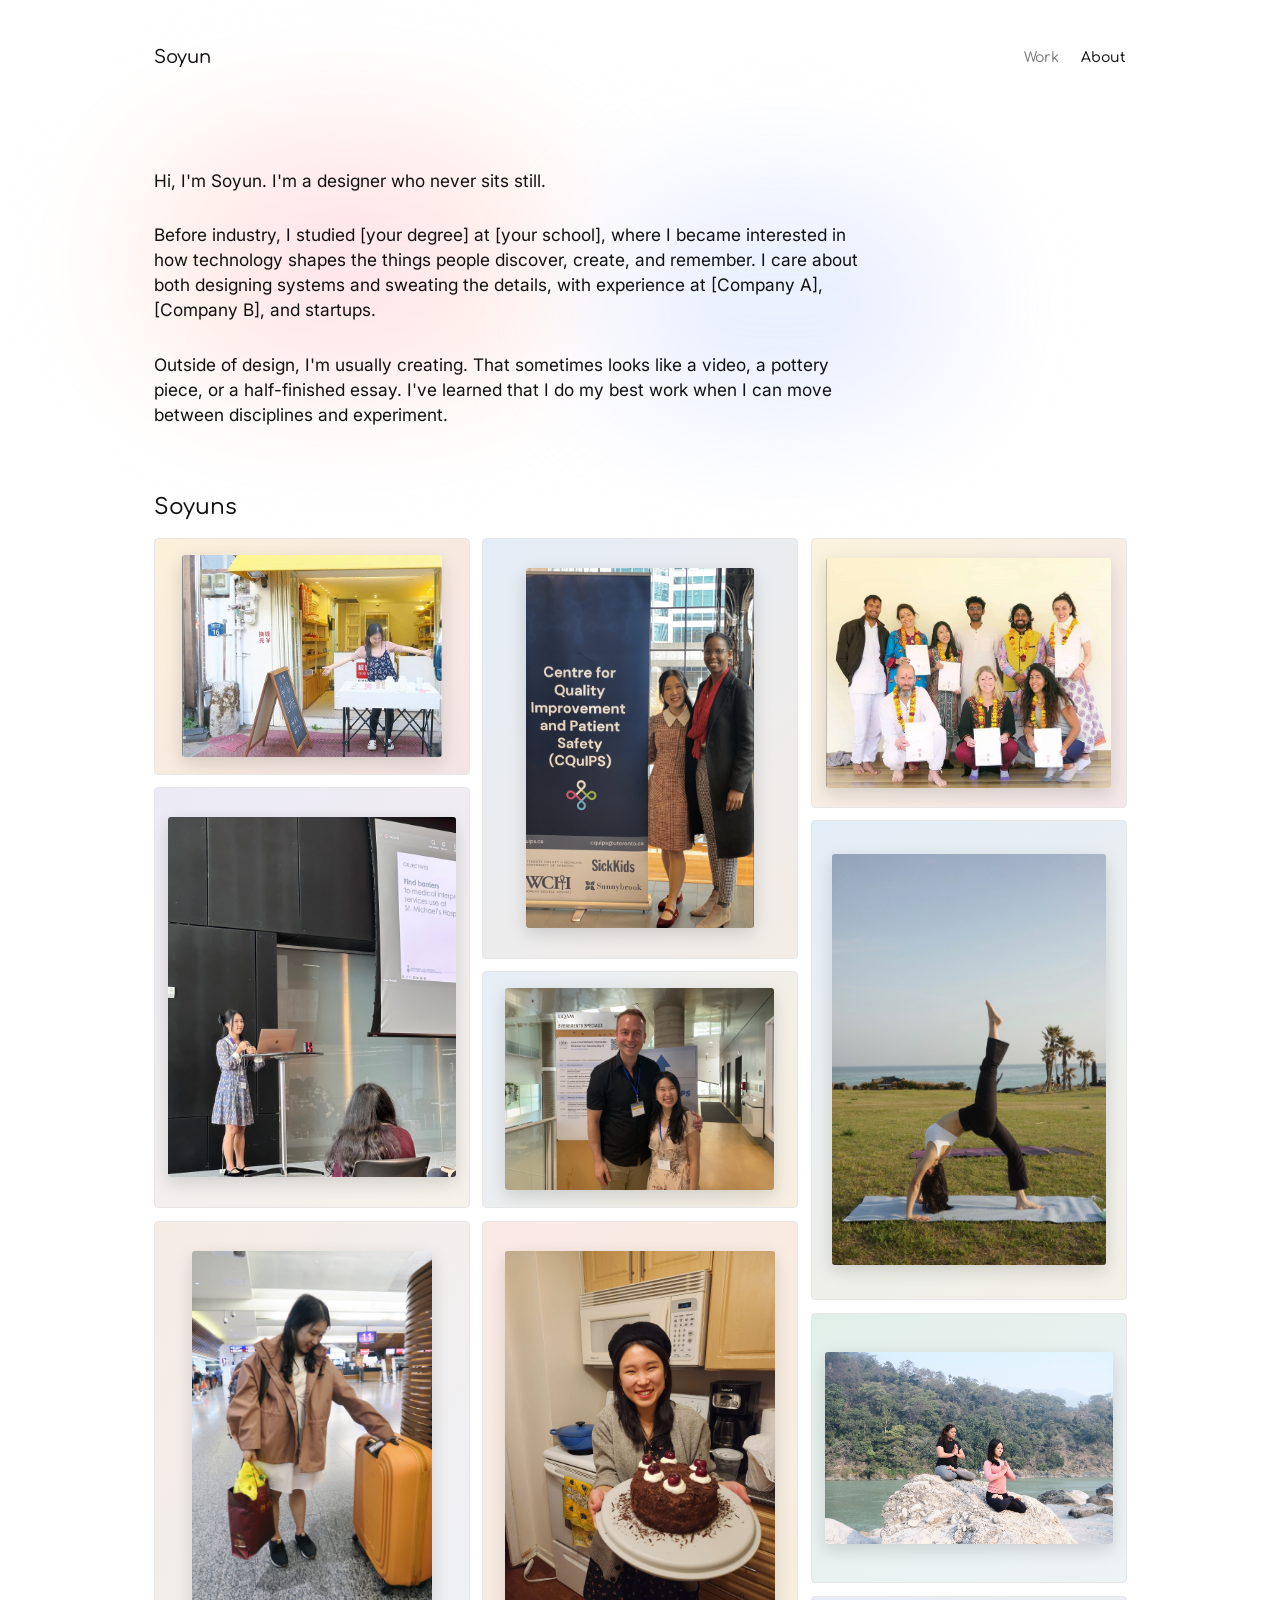
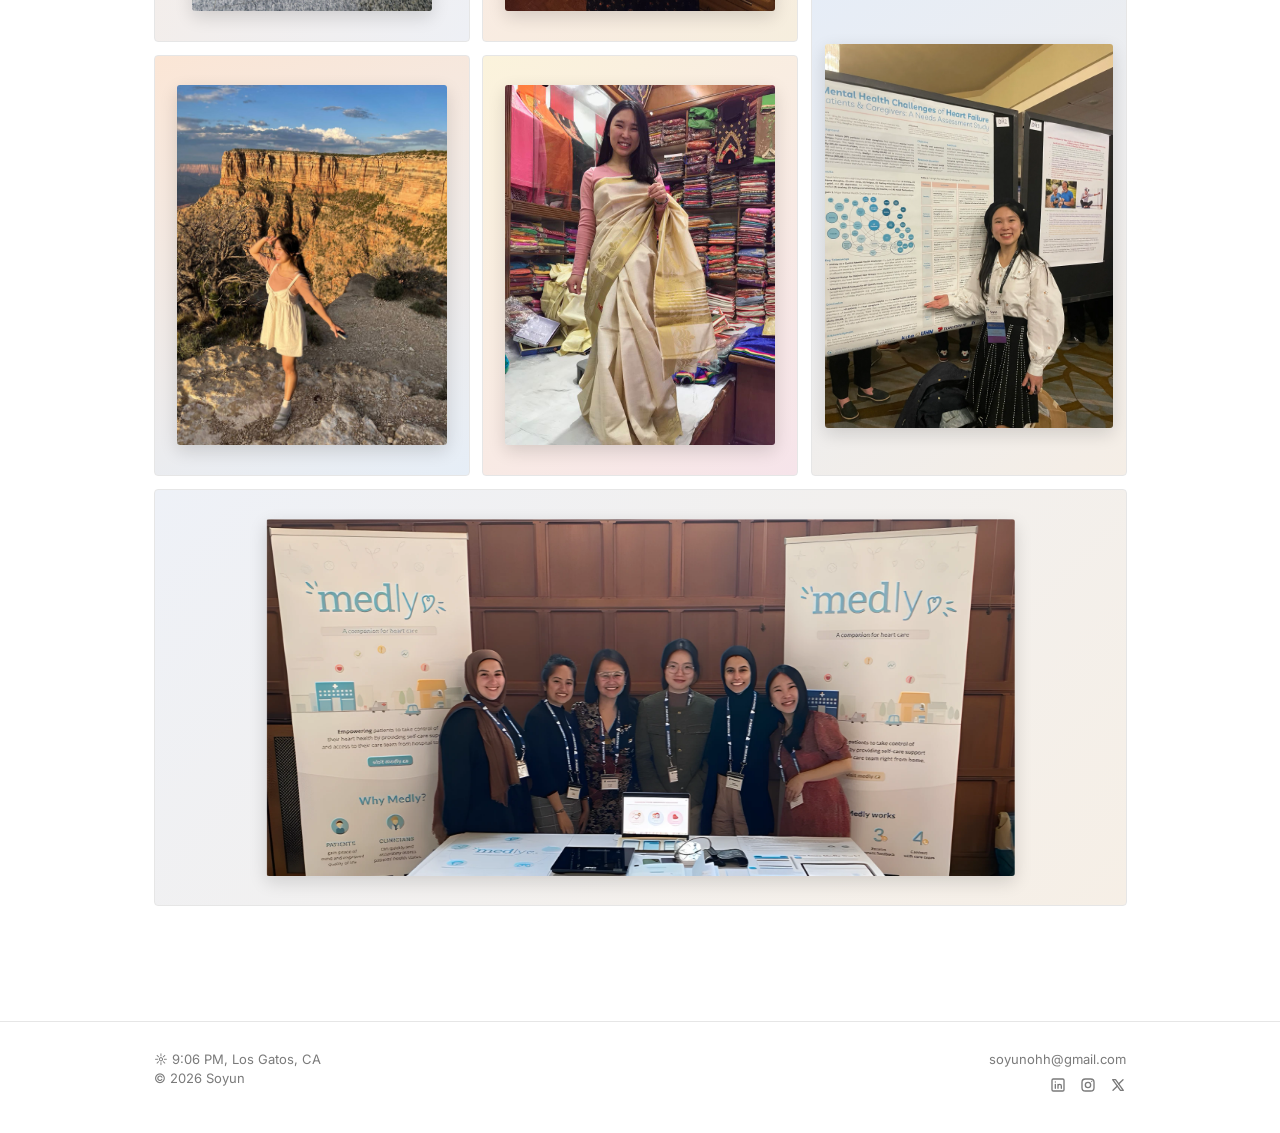
==== about.html @ d9c14d4b "About footer: move the copyright under the clock Put © 2026 Soyun where the Currently listening line" ====
<!DOCTYPE html>
<html lang="en">
<head>
  <meta charset="utf-8">
  <meta name="viewport" content="width=device-width, initial-scale=1">
  <title>About — Soyun</title>
  <meta name="description" content="About Soyun: background, interests and what I make outside of work.">
  <link rel="preconnect" href="https://fonts.googleapis.com">
  <link rel="preconnect" href="https://fonts.gstatic.com" crossorigin>
  <link href="https://fonts.googleapis.com/css2?family=Inter:wght@400;500&family=Newsreader:ital,opsz,wght@0,6..72,400;1,6..72,400&family=Comfortaa:wght@500&display=swap" rel="stylesheet">
  <link rel="stylesheet" href="styles.css">
</head>
<body class="about-page">
  <header class="site-header">
    <div class="wrap">
      <a href="index.html" class="brand">Soyun</a>
      <nav class="nav" aria-label="Main">
        <a href="index.html">Work</a>
        <a href="about.html" aria-current="page">About</a>
      </nav>
    </div>
  </header>

  <main>
    <section class="intro">
      <div class="wrap">
        <p>Hi, I'm Soyun. I'm a designer who never sits still.</p>
        <p>Before industry, I studied [your degree] at [your school], where I became interested in how technology shapes the things people discover, create, and remember. I care about both designing systems and sweating the details, with experience at [Company A], [Company B], and startups.</p>
        <p>Outside of design, I'm usually creating. That sometimes looks like a video, a pottery piece, or a half-finished essay. I've learned that I do my best work when I can move between disciplines and experiment.</p>
      </div>
    </section>

    <section class="about-section">
      <div class="wrap">
        <h2>Soyuns</h2>
        <div class="cards">

          <div class="col">
            <div class="card photo reveal" style="--a:#fbf0d9; --b:#f3e4e6; --angle:135deg">
              <img src="images/community-shop.webp" width="753" height="584" style="--ar:1.2894" loading="lazy" alt="A person standing with arms open behind a small table in front of a shop entrance with a yellow awning">
            </div>

            <div class="card photo tall reveal" style="--a:#eceaf5; --b:#f5f1ea; --angle:150deg">
              <img src="images/community-talk.jpg" width="1600" height="2000" style="--ar:0.8" loading="lazy" alt="A person giving a presentation at a standing table with a laptop, next to a projected slide">
            </div>

            <div class="card photo tall reveal" style="--a:#f6ece4; --b:#eef0f5; --angle:120deg">
              <img src="images/gallery-airport.jpg" width="1080" height="1620" style="--ar:0.6667" loading="lazy" alt="A person in a tan jacket holding an orange suitcase and a shopping bag in an airport">
            </div>

            <div class="card photo tall reveal" style="--a:#fbe6d6; --b:#e6eef7; --angle:160deg">
              <img src="images/gallery-canyon.jpg" width="1125" height="1500" style="--ar:0.75" loading="lazy" alt="A person shading their eyes with one hand at a canyon overlook in the evening light">
            </div>
          </div>

          <div class="col">
            <div class="card photo tall reveal" style="--a:#e4ecf6; --b:#f3ece6; --angle:135deg">
              <img src="images/community-cquips.webp" width="1269" height="2000" style="--ar:0.6345" loading="lazy" alt="Two people smiling next to a Centre for Quality Improvement and Patient Safety banner">
            </div>

            <div class="card photo reveal" style="--a:#e6eef7; --b:#f7efe0; --angle:120deg">
              <img src="images/community-conference.jpg" width="1504" height="1128" style="--ar:1.3333" loading="lazy" alt="Two people smiling together at a conference in front of a workshop program board">
            </div>

            <div class="card photo tall reveal" style="--a:#fbe9e6; --b:#f6eede; --angle:135deg">
              <img src="images/gallery-cake.jpg" width="1500" height="2000" style="--ar:0.75" loading="lazy" alt="A person in a black beret smiling and holding a chocolate cake with cherries on a plate in a kitchen">
            </div>

            <div class="card photo tall reveal" style="--a:#fbf3dc; --b:#f6e4ea; --angle:140deg">
              <img src="images/gallery-sari.jpg" width="768" height="1024" style="--ar:0.75" loading="lazy" alt="A person smiling in a cream and gold sari inside a fabric shop">
            </div>
          </div>

          <div class="col">
            <div class="card photo reveal" style="--a:#fbf3dc; --b:#f4e7ea; --angle:135deg">
              <img src="images/creations-training.webp" width="751" height="607" style="--ar:1.2372" loading="lazy" alt="A group of yoga teacher training graduates in flower garlands holding certificates">
            </div>

            <div class="card photo tall reveal" style="--a:#e3edf7; --b:#f3f0e6; --angle:150deg">
              <img src="images/creations-yoga.jpg" width="1280" height="1920" style="--ar:0.6667" loading="lazy" alt="A person doing a one-legged bridge yoga pose on a mat on a lawn by the sea">
            </div>

            <div class="card photo reveal" style="--a:#e2efe9; --b:#eef3f6; --angle:150deg">
              <img src="images/gallery-meditation.jpg" width="1127" height="749" style="--ar:1.5047" loading="lazy" alt="Two people meditating with hands in prayer position on a large rock beside a river">
            </div>

            <div class="card photo tall reveal" style="--a:#e6edf7; --b:#f5eee6; --angle:145deg">
              <img src="images/gallery-poster.webp" width="1500" height="2000" style="--ar:0.75" loading="lazy" alt="A person in a black beret smiling and pointing to a research poster about mental health challenges of heart failure patients and caregivers">
            </div>
          </div>

          <div class="card photo wide reveal" style="--a:#eef1f7; --b:#f6efe6; --angle:135deg">
              <img src="images/gallery-booth.webp" width="2000" height="952" style="--ar:2.1008" loading="lazy" alt="Six people smiling behind a Medly booth table, between two Medly banners at a conference">
            </div>

        </div>
      </div>
    </section>
  </main>

  <footer class="footer-about">
    <div class="wrap">
      <div class="row">
        <div>
          <div><span aria-hidden="true">☼</span> <span id="local-time" data-tz="America/Los_Angeles" data-city="Los Gatos, CA">Los Gatos, CA</span></div>
          <div>© <span id="year">2026</span> Soyun</div>
        </div>
        <div>
          <a href="mailto:soyunohh@gmail.com">soyunohh@gmail.com</a>
          <div class="socials">
            <a href="https://www.linkedin.com/in/soyunoh/" target="_blank" rel="noopener noreferrer" aria-label="LinkedIn"><svg viewBox="0 0 24 24"><rect x="3" y="3" width="18" height="18" rx="2"/><path d="M8 11v6M8 7.5v.01M12 17v-6M12 13.5c0-1.5 1-2.5 2.5-2.5S17 12 17 13.5V17"/></svg></a>
            <a href="#" aria-label="Instagram"><svg viewBox="0 0 24 24"><rect x="3" y="3" width="18" height="18" rx="5"/><circle cx="12" cy="12" r="4"/><path d="M17.5 6.5v.01"/></svg></a>
            <a href="https://x.com/soyun_oh" target="_blank" rel="noopener noreferrer" aria-label="X (Twitter)"><svg viewBox="0 0 24 24"><path d="M4 4l11.7 16H20L8.3 4H4z"/><path d="M4.5 20l6.6-6.6M12.9 10.6L19.5 4"/></svg></a>
          </div>
        </div>
      </div>
    </div>
  </footer>

  <script src="script.js"></script>
</body>
</html>
---- styles.css ----
:root {
  --bg: #ffffff;
  --ink: #111111;
  --muted: #7a7a7a;
  --line: #e6e6e6;
  --surface: #f2f2f2;
  --serif: "Newsreader", "Iowan Old Style", Georgia, serif;
  --sans: "Inter", -apple-system, BlinkMacSystemFont, "Helvetica Neue", Arial, sans-serif;
  --gutter: clamp(20px, 10.5vw, 213px);
  --gap: 13px;
  --radius: 8px;
}

/* Desktop: side margins are 12% of the screen width on every page */
@media (min-width: 960px) {
  :root { --gutter: min(12vw, 260px); }
}

* { box-sizing: border-box; margin: 0; padding: 0; }
html { scroll-behavior: smooth; }
body {
  background: var(--bg);
  color: var(--ink);
  font-family: var(--sans);
  font-size: 15px;
  line-height: 1.5;
  -webkit-font-smoothing: antialiased;
}
a { color: inherit; text-decoration: none; }
img, svg { display: block; max-width: 100%; }
:focus-visible { outline: 2px solid var(--ink); outline-offset: 3px; }

.wrap { padding: 0 var(--gutter); }

/* Header */
.site-header .wrap {
  display: flex; justify-content: space-between; align-items: center;
  padding-top: 44px; padding-bottom: 20px;
}
.brand { font-family: "Comfortaa", var(--sans); font-weight: 500; font-size: 18px; letter-spacing: 0; }
.nav { display: flex; gap: 22px; font-family: "Comfortaa", var(--sans); font-weight: 500; font-size: 14px; }
.nav a { color: var(--muted); transition: color .2s; }
.nav a:hover, .nav a[aria-current="page"] { color: var(--ink); }

/* Hero */
.hero { padding: clamp(56px, 9vw, 130px) 0 clamp(48px, 5vw, 80px); }
.hero h1 {
  font-family: "Comfortaa", var(--sans); font-weight: 500;
  font-size: clamp(26px, 2.7vw, 38px); line-height: 1.3; letter-spacing: 0;
  max-width: 34ch; text-wrap: balance;
}

/* Project grid */
.grid { display: grid; grid-template-columns: 1fr; gap: var(--gap); }
@media (min-width: 800px) { .grid { grid-template-columns: 1fr 1fr; } }

/* Tile height is fixed to what it was with the old 5% side margins (7:5 at that width).
   The tiles are now narrower, so the images are cropped left and right and the mockups keep their size. */
:root {
  --tile-h: calc((100vw - 2 * clamp(20px, 5vw, 100px)) * 5 / 7);
}
@media (min-width: 800px) {
  :root { --tile-h: calc((100vw - 2 * clamp(20px, 5vw, 100px) - clamp(12px, 1vw, 18px)) / 2 * 5 / 7); }
}
.tile {
  position: relative; display: block; overflow: hidden;
  height: var(--tile-h); border-radius: var(--radius); background: var(--surface);
}
.tile .art { width: 100%; height: 100%; object-fit: cover; }
.tile .art > svg { width: 100%; height: 100%; }

/* Hover overlay: company name + discipline, tinted with the project colour */
.overlay {
  position: absolute; inset: 0; padding: clamp(20px, 3.6vw, 56px);
  background: color-mix(in srgb, var(--tint) 88%, transparent);
  color: #fff; display: flex; flex-direction: column; gap: 6px;
  opacity: 0; transition: opacity .3s ease;
}
.overlay .name { font-family: var(--serif); font-size: clamp(20px, 1.8vw, 26px); line-height: 1.2; }
.overlay .tags { font-size: 14px; font-weight: 500; }
.tile:hover .overlay, .tile:focus-visible .overlay { opacity: 1; }

/* Touch devices can't hover: show the name under the image instead */
.caption { display: none; }
@media (hover: none) {
  .overlay { display: none; }
  .caption { display: block; padding: 10px 2px 4px; }
  .caption .name { font-family: var(--serif); font-size: 18px; }
  .caption .tags { color: var(--muted); font-size: 13px; }
  .item { display: block; }
}

/* Footer */
.site-footer { padding: clamp(56px, 6vw, 90px) 0 48px; }
.socials { display: flex; gap: 22px; align-items: center; }
.socials a { display: inline-flex; padding: 4px; margin: -4px; }
.socials svg { width: 16px; height: 16px; stroke: var(--ink); fill: none; stroke-width: 2; stroke-linecap: round; stroke-linejoin: round; }
.copy { margin-top: 22px; font-size: 12px; font-weight: 500; text-transform: uppercase; letter-spacing: .01em; }

/* Case study */
.cs-hero { padding: clamp(40px, 7vw, 96px) 0 32px; }
.cs-hero .back { color: var(--muted); font-size: 14px; }
.cs-hero .back:hover { color: var(--ink); }
.cs-hero h1 { font-family: var(--serif); font-weight: 400; font-size: clamp(34px, 4.6vw, 64px); line-height: 1.1; letter-spacing: -0.01em; margin: 20px 0 16px; max-width: 18ch; }
.cs-hero p.sub { color: var(--muted); font-size: clamp(16px, 1.4vw, 19px); max-width: 52ch; }
.cs-facts { display: grid; grid-template-columns: repeat(2, 1fr); gap: 24px; padding: 24px 0; border-block: 1px solid var(--line); margin: 40px 0; }
.cs-facts dt { font-size: 12px; letter-spacing: .06em; text-transform: uppercase; color: var(--muted); }
.cs-facts dd { margin-top: 4px; }
@media (min-width: 800px) { .cs-facts { grid-template-columns: repeat(4, 1fr); } }
.cs-cover, .cs-figure { border-radius: var(--radius); overflow: hidden; background: var(--surface); }
.cs-cover { aspect-ratio: 16 / 9; }
.cs-figure { aspect-ratio: 7 / 5; }
.cs-cover > svg, .cs-figure > svg { width: 100%; height: 100%; }
.cs-block { display: grid; gap: 14px; padding: clamp(36px, 5vw, 72px) 0; }
.cs-block h2 { font-size: 12px; letter-spacing: .06em; text-transform: uppercase; color: var(--muted); font-weight: 500; }
.cs-block p { font-size: clamp(17px, 1.5vw, 21px); line-height: 1.55; max-width: 60ch; }
@media (min-width: 900px) { .cs-block { grid-template-columns: 1fr 2fr; gap: 48px; } }
.cs-figures { display: grid; gap: var(--gap); }
@media (min-width: 800px) { .cs-figures.two { grid-template-columns: 1fr 1fr; } }
.cs-figcaption { color: var(--muted); font-size: 13px; margin-top: 8px; }
.next { display: block; padding: clamp(48px, 7vw, 96px) 0; border-top: 1px solid var(--line); }
.next small { color: var(--muted); font-size: 12px; letter-spacing: .06em; text-transform: uppercase; }
.next h2 { font-family: var(--serif); font-weight: 400; font-size: clamp(32px, 5vw, 64px); letter-spacing: -0.01em; margin-top: 6px; transition: opacity .2s; }
.next:hover h2 { opacity: .55; }

/* Reveal on scroll */
.reveal { opacity: 0; transform: translateY(14px); transition: opacity .7s ease, transform .7s cubic-bezier(.2,.7,.2,1); }
.reveal.in { opacity: 1; transform: none; }
@media (prefers-reduced-motion: reduce) {
  html { scroll-behavior: auto; }
  .reveal { opacity: 1; transform: none; transition: none; }
  .overlay { transition: none; }
}

/* ---------- About page ---------- */

.intro { position: relative; padding: clamp(40px, 6vw, 84px) 0 clamp(40px, 5vw, 64px); }
.intro::before, .intro::after {
  content: ""; position: absolute; z-index: -1; pointer-events: none; border-radius: 50%; filter: blur(56px); opacity: .55;
}
.intro::before { left: 4%; top: 6%; width: 46%; height: 72%; background: radial-gradient(circle, #ffc9dc 0%, #ffe3d6 55%, transparent 75%); }
.intro::after  { left: 40%; top: 20%; width: 42%; height: 66%; background: radial-gradient(circle, #cfe0ff 0%, #e9eaff 55%, transparent 75%); }
.intro p { font-size: clamp(16px, 1.35vw, 19px); line-height: 1.45; max-width: 66ch; }
.intro p + p { margin-top: 1.7em; }

.about-section { padding-bottom: clamp(28px, 4vw, 56px); }
.about-section h2 { font-family: "Comfortaa", var(--sans); font-style: normal; font-weight: 500; font-size: clamp(18px, 1.7vw, 22px); margin-bottom: 14px; }

.cards { display: grid; grid-template-columns: 1fr; gap: 13px; align-items: start; }
@media (min-width: 600px) { .cards { grid-template-columns: 1fr 1fr; } }
@media (min-width: 960px) { .cards { grid-template-columns: repeat(3, 1fr); } }
/* Three staggered columns of equal height, so the block outlines a clean rectangle */
.cards > .col { display: contents; }
@media (min-width: 960px) {
  .cards { align-items: stretch; }
  .cards > .col { display: flex; flex-direction: column; gap: 13px; }
  .cards > .col > .card { flex: 0.75 0 auto; }
  .cards > .col > .card.tall { flex: 1.3333 0 auto; }
}

.card {
  position: relative; aspect-ratio: 4 / 3; overflow: hidden; border-radius: 4px;
  border: 1px solid var(--line);
  background: linear-gradient(var(--angle, 135deg), var(--a, #f7f6f3), var(--b, var(--a, #f7f6f3)));
  display: grid; place-items: center;
}

/* About footer */
.footer-about { border-top: 1px solid var(--line); margin-top: clamp(32px, 5vw, 64px); padding: 28px 0 40px; color: var(--muted); font-size: 13px; }
.footer-about .row { display: flex; justify-content: space-between; gap: 24px; flex-wrap: wrap; }
.footer-about .row > div + div { text-align: right; }
.footer-about .socials { justify-content: flex-end; margin-top: 8px; gap: 14px; }
.footer-about .socials svg { stroke: var(--muted); }
.footer-about .socials a:hover svg { stroke: var(--ink); }
.footer-about a:hover { color: var(--ink); }

.cs-hero .tags-line { font-size: 14px; font-weight: 500; margin-bottom: 14px; }

/* Real project images */
.tile .art > img { width: 100%; height: 100%; object-fit: cover; }
.cs-cover > img { width: 100%; height: 100%; object-fit: contain; }

/* Photo cards: show the whole photo, framed inside the card */
.card.photo { container-type: size; }
.card.photo > img { position: absolute; inset: 0; margin: auto; height: 86%; width: auto; max-width: 92%; object-fit: cover; border-radius: 3px; box-shadow: 0 6px 18px rgba(0,0,0,.14); }
/* The photo keeps its own ratio and always fits inside whatever frame the column gives it */
@supports (width: 1cqw) {
  .card.photo > img { aspect-ratio: var(--ar); width: min(92cqw, calc(86cqh * var(--ar))); height: auto; max-width: none; }
}


/* Portrait photos get a tall frame */
.card.tall { aspect-ratio: 3 / 4; }

/* One wide photo spans the full width under the columns */
.card.wide { grid-column: 1 / -1; aspect-ratio: 21 / 9; }
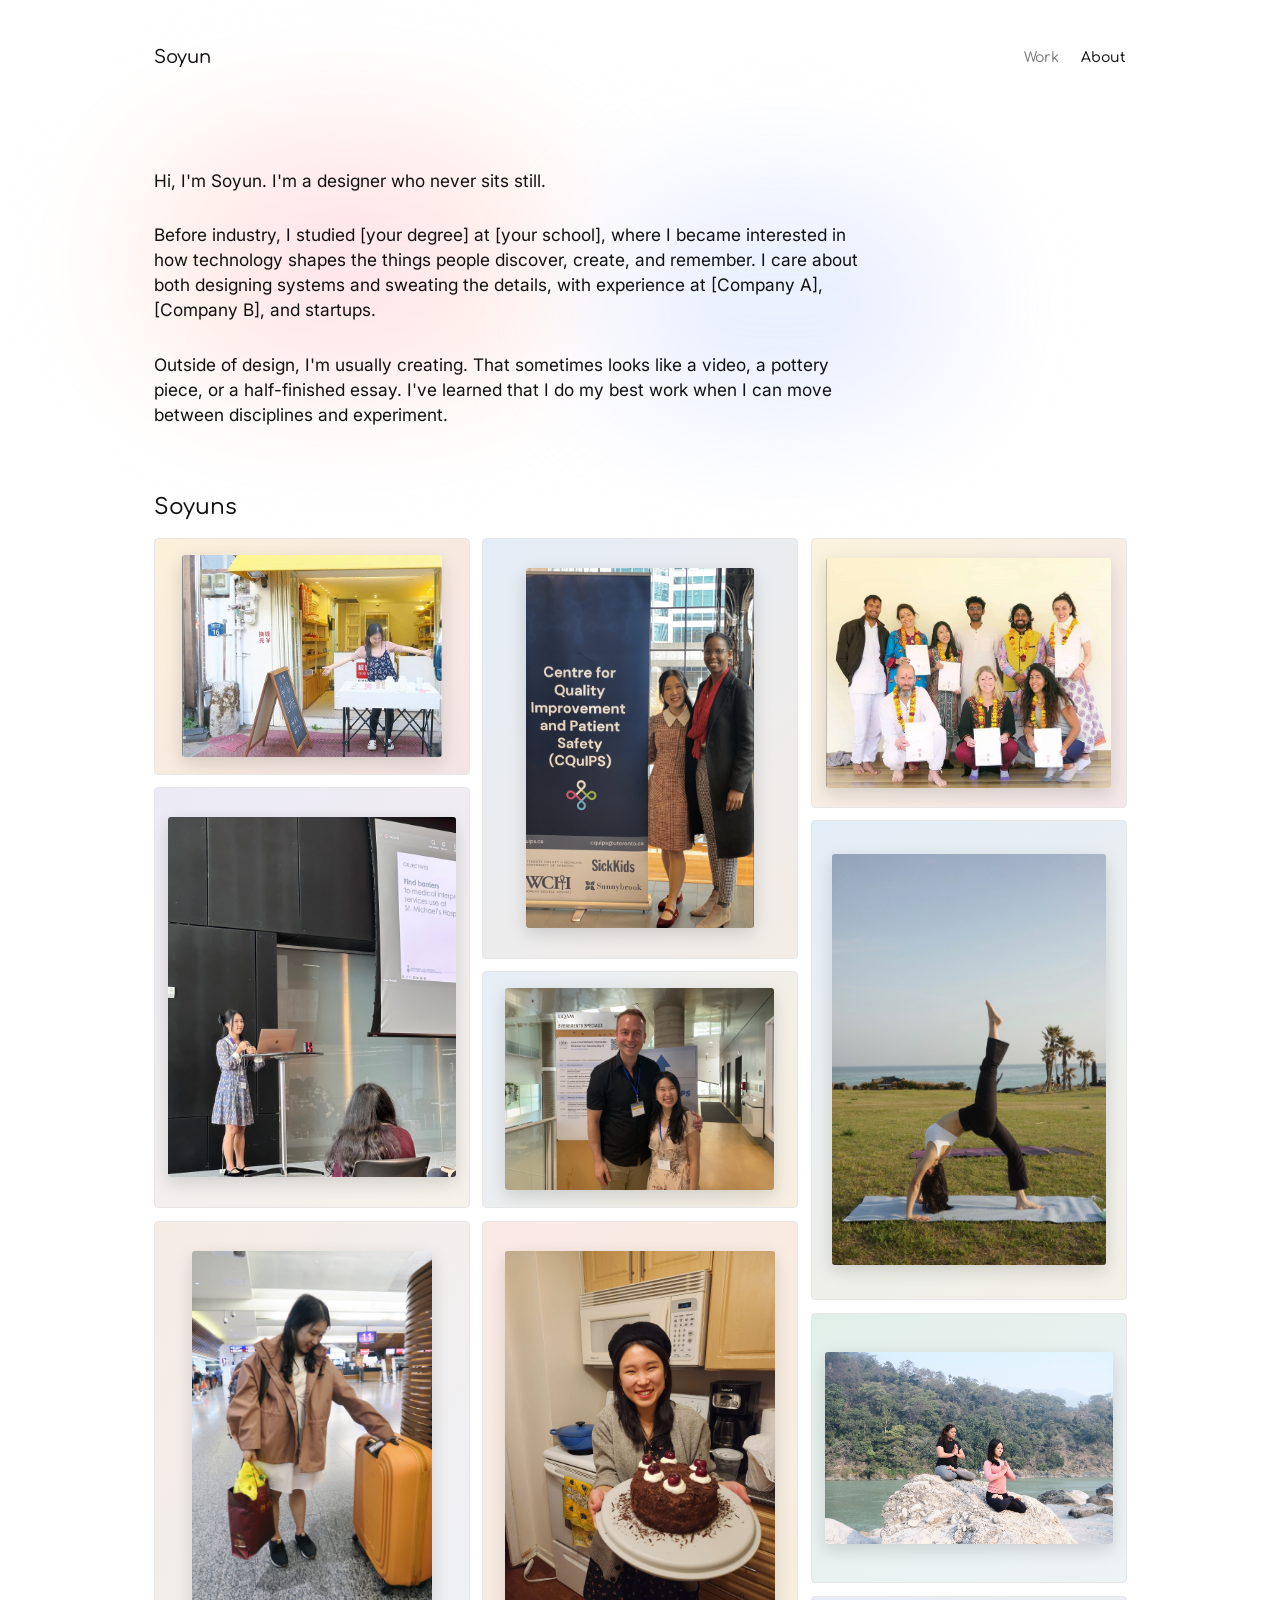
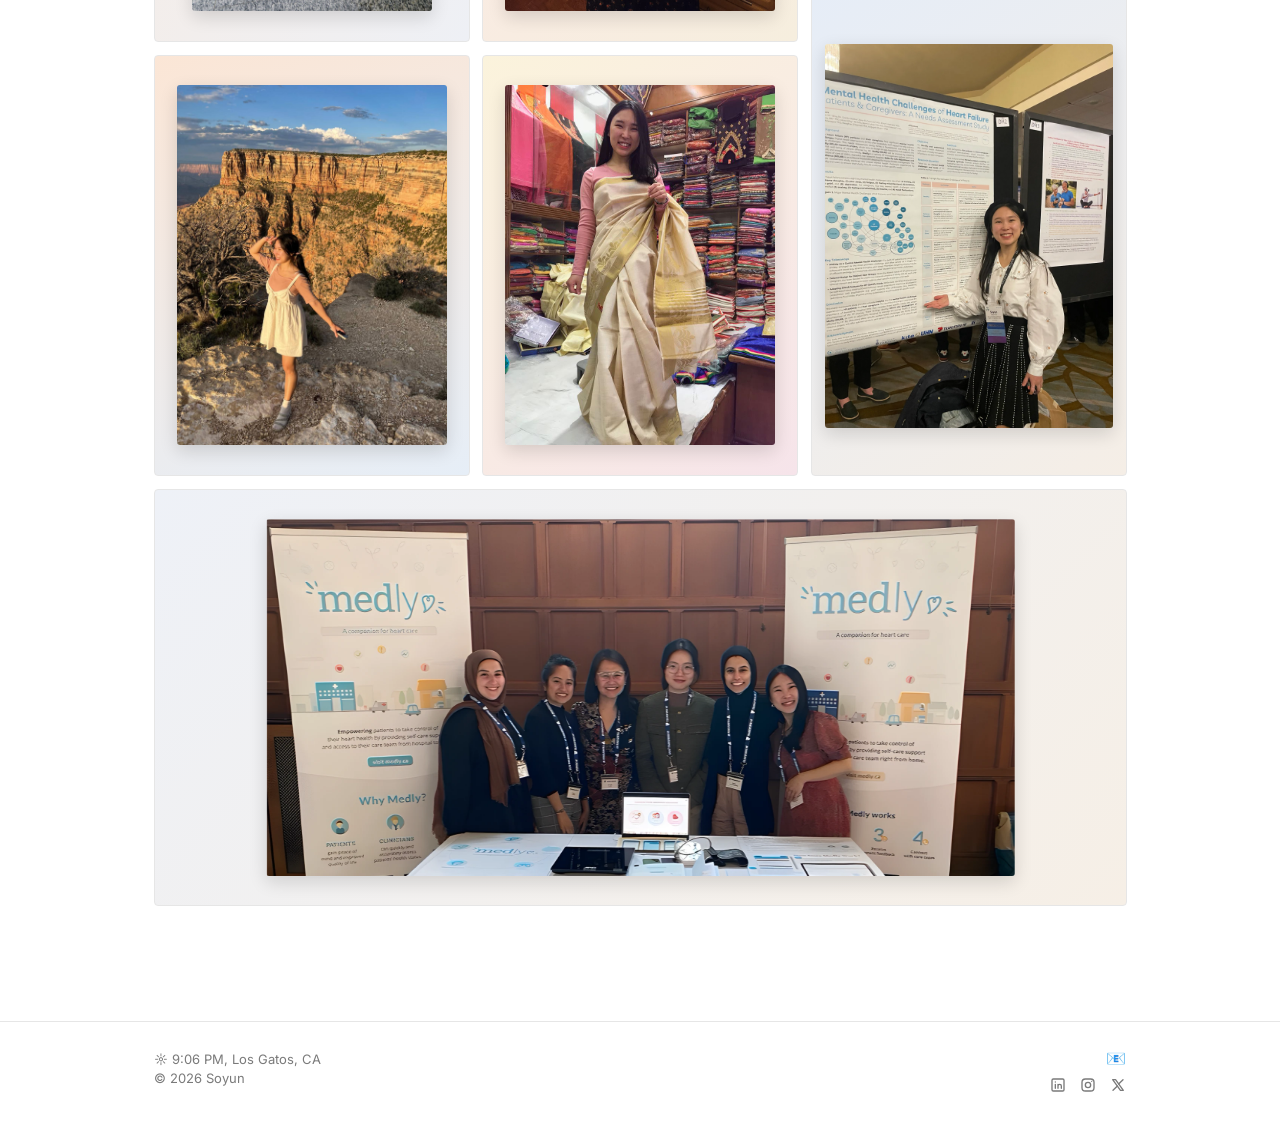
==== commit e2689321: "About footer: show the email as an emoji link Replace the visible address with a mail emoji that sti" ====
--- a/about.html
+++ b/about.html
@@ -106,7 +106,7 @@
           <div>© <span id="year">2026</span> Soyun</div>
         </div>
         <div>
-          <a href="mailto:soyunohh@gmail.com">soyunohh@gmail.com</a>
+          <a class="mail-emoji" href="mailto:soyunohh@gmail.com" aria-label="Email">📧</a>
           <div class="socials">
             <a href="https://www.linkedin.com/in/soyunoh/" target="_blank" rel="noopener noreferrer" aria-label="LinkedIn"><svg viewBox="0 0 24 24"><rect x="3" y="3" width="18" height="18" rx="2"/><path d="M8 11v6M8 7.5v.01M12 17v-6M12 13.5c0-1.5 1-2.5 2.5-2.5S17 12 17 13.5V17"/></svg></a>
             <a href="#" aria-label="Instagram"><svg viewBox="0 0 24 24"><rect x="3" y="3" width="18" height="18" rx="5"/><circle cx="12" cy="12" r="4"/><path d="M17.5 6.5v.01"/></svg></a>
--- a/styles.css
+++ b/styles.css
@@ -173,6 +173,7 @@
 .footer-about .socials svg { stroke: var(--muted); }
 .footer-about .socials a:hover svg { stroke: var(--ink); }
 .footer-about a:hover { color: var(--ink); }
+.footer-about .mail-emoji { font-size: 16px; line-height: 1; }
 
 .cs-hero .tags-line { font-size: 14px; font-weight: 500; margin-bottom: 14px; }
 
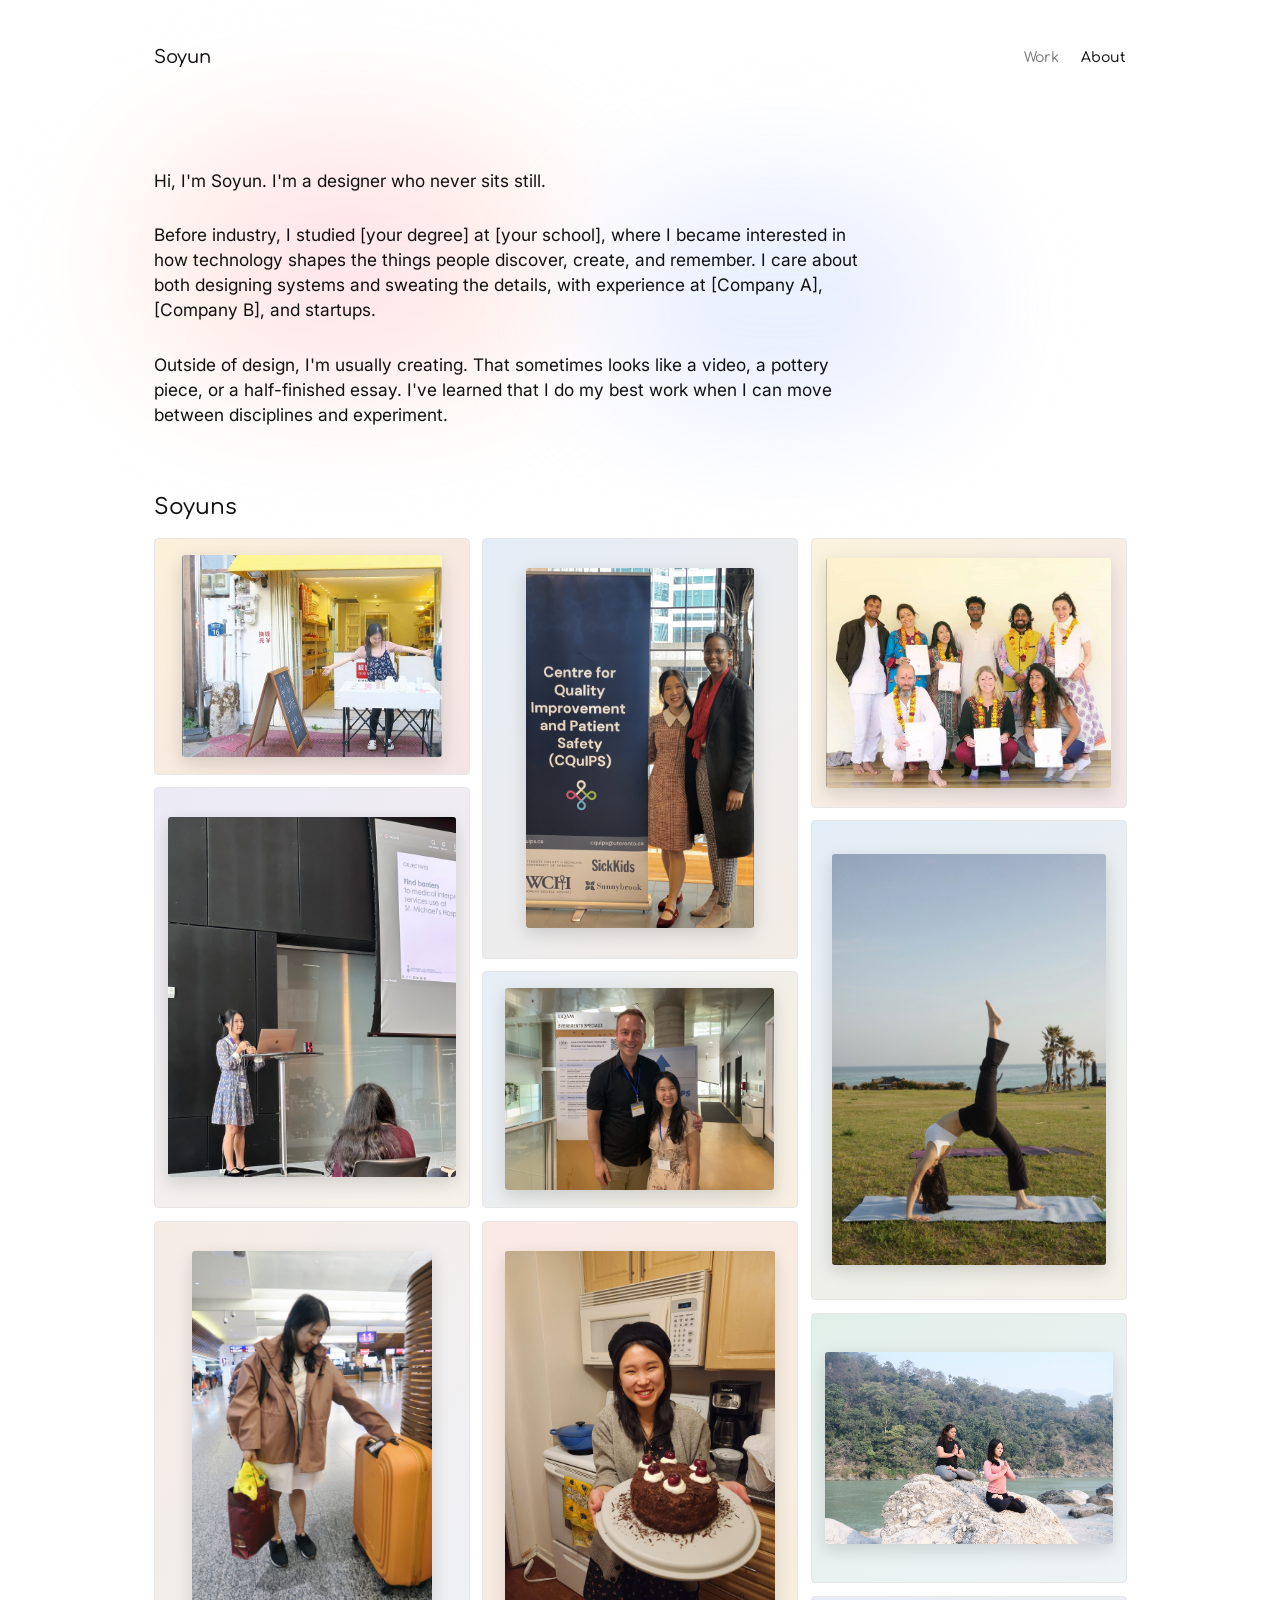
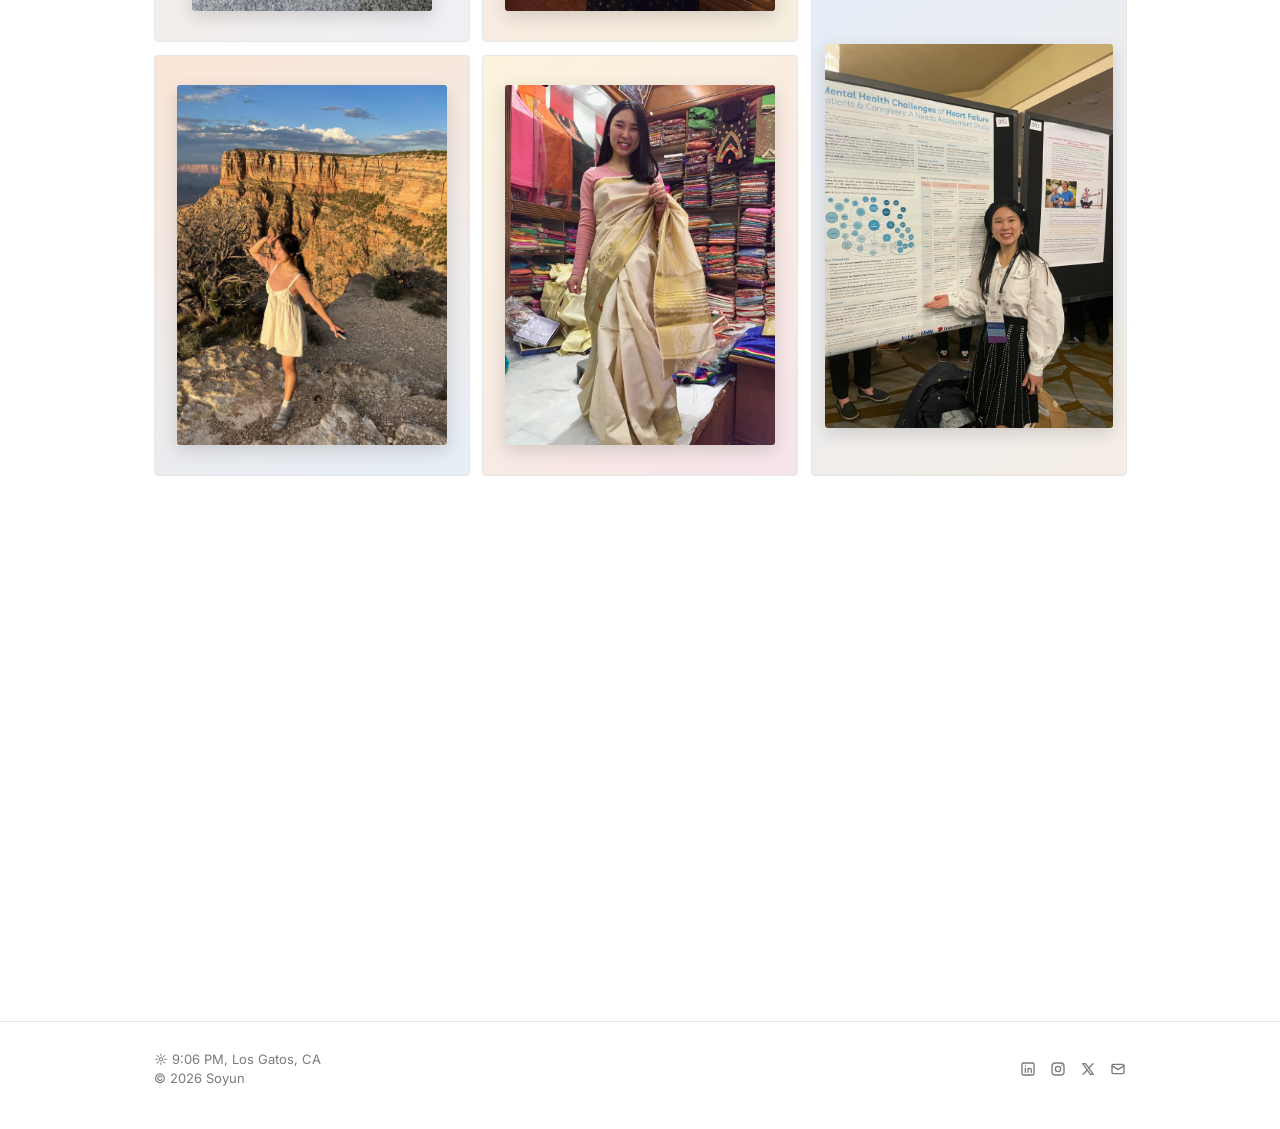
==== commit ebc9bf01: "About footer: use a line icon for email Replace the mail emoji with the same line icon as the landin" ====
--- a/about.html
+++ b/about.html
@@ -106,11 +106,11 @@
           <div>© <span id="year">2026</span> Soyun</div>
         </div>
         <div>
-          <a class="mail-emoji" href="mailto:soyunohh@gmail.com" aria-label="Email">📧</a>
           <div class="socials">
             <a href="https://www.linkedin.com/in/soyunoh/" target="_blank" rel="noopener noreferrer" aria-label="LinkedIn"><svg viewBox="0 0 24 24"><rect x="3" y="3" width="18" height="18" rx="2"/><path d="M8 11v6M8 7.5v.01M12 17v-6M12 13.5c0-1.5 1-2.5 2.5-2.5S17 12 17 13.5V17"/></svg></a>
             <a href="#" aria-label="Instagram"><svg viewBox="0 0 24 24"><rect x="3" y="3" width="18" height="18" rx="5"/><circle cx="12" cy="12" r="4"/><path d="M17.5 6.5v.01"/></svg></a>
             <a href="https://x.com/soyun_oh" target="_blank" rel="noopener noreferrer" aria-label="X (Twitter)"><svg viewBox="0 0 24 24"><path d="M4 4l11.7 16H20L8.3 4H4z"/><path d="M4.5 20l6.6-6.6M12.9 10.6L19.5 4"/></svg></a>
+            <a href="mailto:soyunohh@gmail.com" aria-label="Email"><svg viewBox="0 0 24 24"><rect x="3" y="5" width="18" height="14" rx="2"/><path d="m3 7 9 6 9-6"/></svg></a>
           </div>
         </div>
       </div>
--- a/styles.css
+++ b/styles.css
@@ -167,13 +167,12 @@
 
 /* About footer */
 .footer-about { border-top: 1px solid var(--line); margin-top: clamp(32px, 5vw, 64px); padding: 28px 0 40px; color: var(--muted); font-size: 13px; }
-.footer-about .row { display: flex; justify-content: space-between; gap: 24px; flex-wrap: wrap; }
+.footer-about .row { display: flex; justify-content: space-between; align-items: center; gap: 24px; flex-wrap: wrap; }
 .footer-about .row > div + div { text-align: right; }
-.footer-about .socials { justify-content: flex-end; margin-top: 8px; gap: 14px; }
+.footer-about .socials { justify-content: flex-end; gap: 14px; }
 .footer-about .socials svg { stroke: var(--muted); }
 .footer-about .socials a:hover svg { stroke: var(--ink); }
 .footer-about a:hover { color: var(--ink); }
-.footer-about .mail-emoji { font-size: 16px; line-height: 1; }
 
 .cs-hero .tags-line { font-size: 14px; font-weight: 500; margin-bottom: 14px; }
 
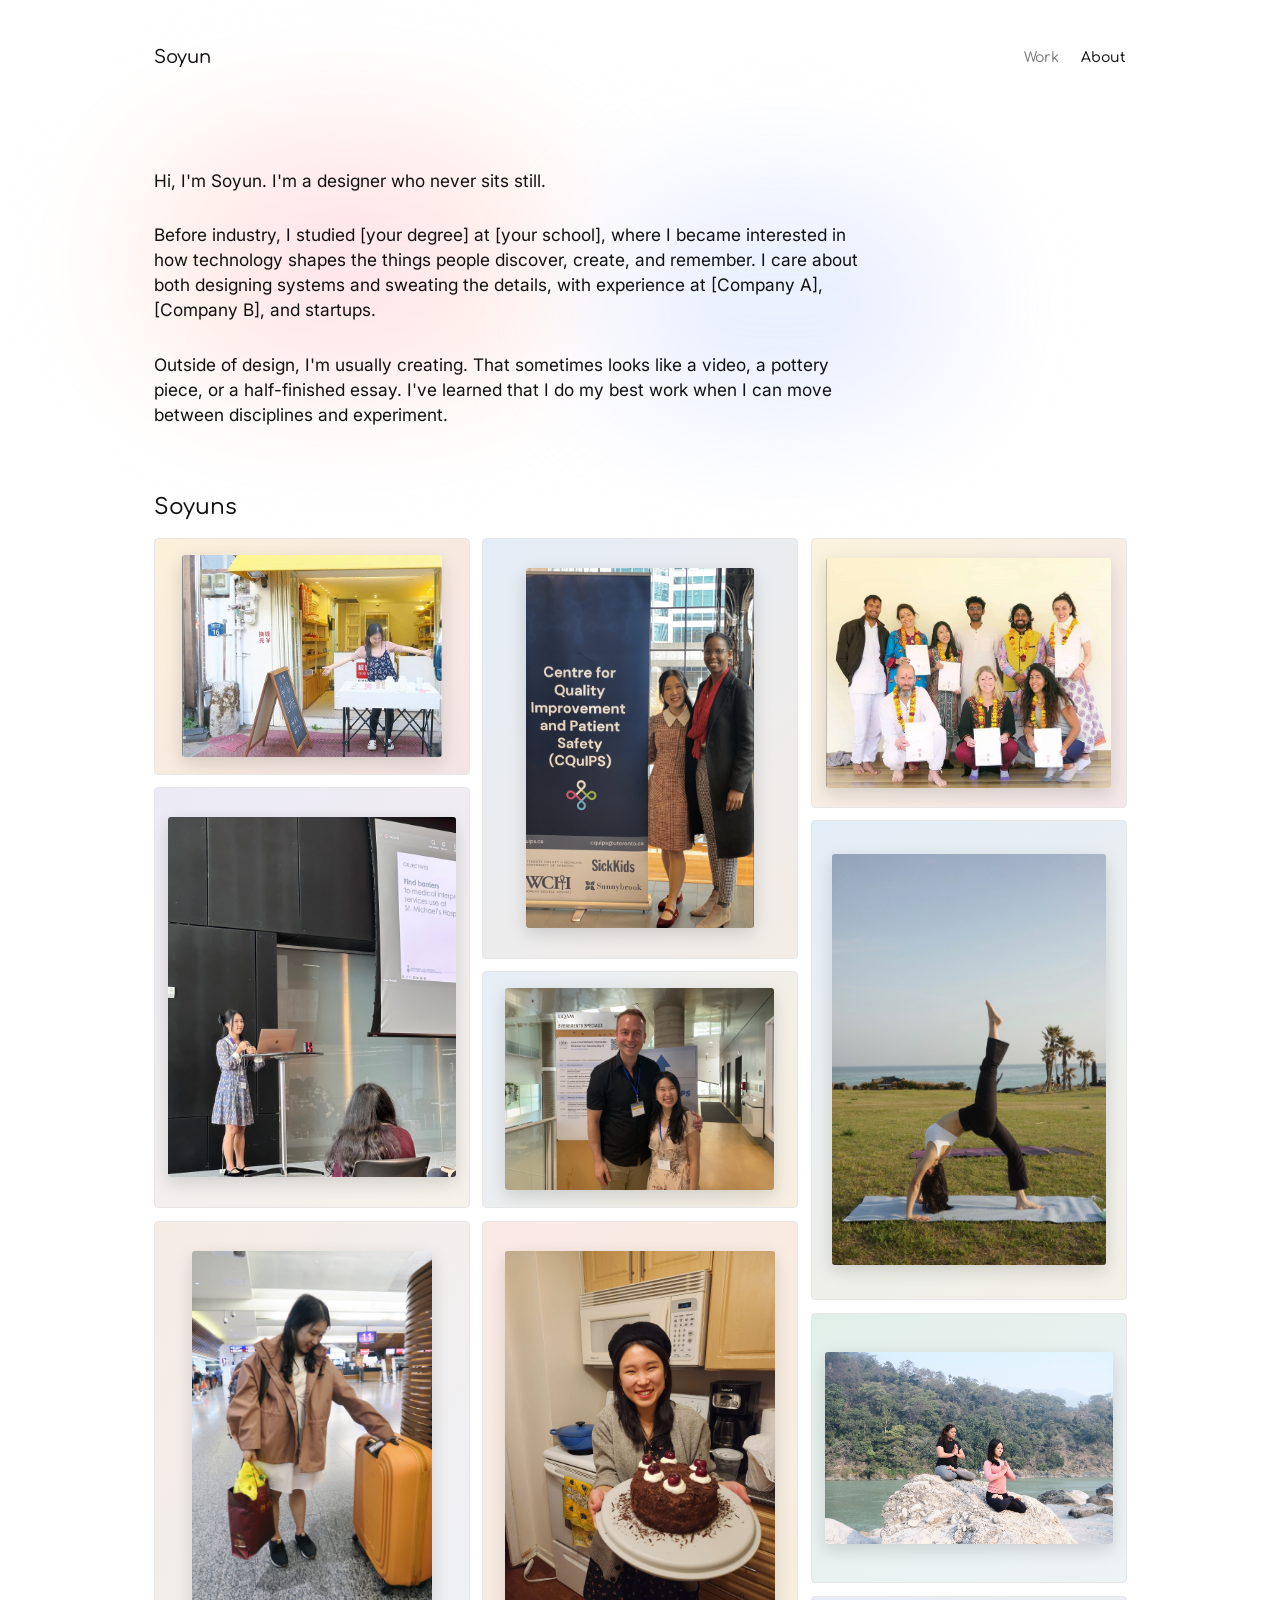
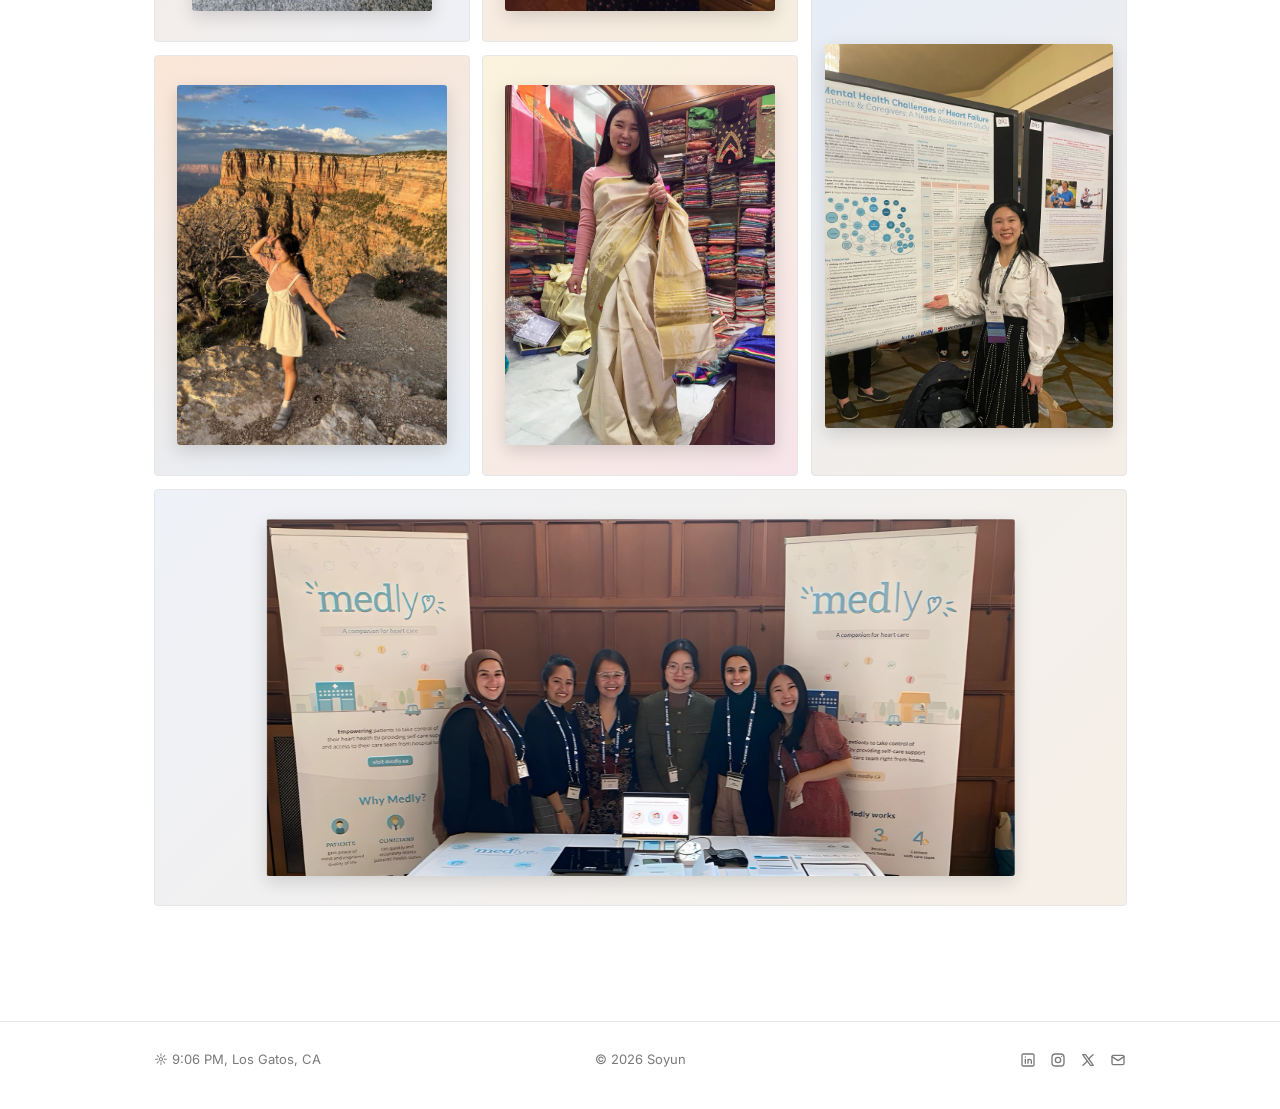
==== commit 93e23c67: "About footer: centre the copyright Lay the footer out as clock (left), © 2026 Soyun (centre) and ico" ====
--- a/about.html
+++ b/about.html
@@ -101,11 +101,9 @@
   <footer class="footer-about">
     <div class="wrap">
       <div class="row">
-        <div>
-          <div><span aria-hidden="true">☼</span> <span id="local-time" data-tz="America/Los_Angeles" data-city="Los Gatos, CA">Los Gatos, CA</span></div>
-          <div>© <span id="year">2026</span> Soyun</div>
-        </div>
-        <div>
+        <div class="footer-left"><span aria-hidden="true">☼</span> <span id="local-time" data-tz="America/Los_Angeles" data-city="Los Gatos, CA">Los Gatos, CA</span></div>
+        <div class="footer-center">© <span id="year">2026</span> Soyun</div>
+        <div class="footer-right">
           <div class="socials">
             <a href="https://www.linkedin.com/in/soyunoh/" target="_blank" rel="noopener noreferrer" aria-label="LinkedIn"><svg viewBox="0 0 24 24"><rect x="3" y="3" width="18" height="18" rx="2"/><path d="M8 11v6M8 7.5v.01M12 17v-6M12 13.5c0-1.5 1-2.5 2.5-2.5S17 12 17 13.5V17"/></svg></a>
             <a href="#" aria-label="Instagram"><svg viewBox="0 0 24 24"><rect x="3" y="3" width="18" height="18" rx="5"/><circle cx="12" cy="12" r="4"/><path d="M17.5 6.5v.01"/></svg></a>
--- a/styles.css
+++ b/styles.css
@@ -167,9 +167,16 @@
 
 /* About footer */
 .footer-about { border-top: 1px solid var(--line); margin-top: clamp(32px, 5vw, 64px); padding: 28px 0 40px; color: var(--muted); font-size: 13px; }
-.footer-about .row { display: flex; justify-content: space-between; align-items: center; gap: 24px; flex-wrap: wrap; }
-.footer-about .row > div + div { text-align: right; }
-.footer-about .socials { justify-content: flex-end; gap: 14px; }
+.footer-about .row { display: grid; grid-template-columns: 1fr auto 1fr; align-items: center; gap: 24px; }
+.footer-about .footer-left { justify-self: start; }
+.footer-about .footer-center { justify-self: center; text-align: center; }
+.footer-about .footer-right { justify-self: end; }
+@media (max-width: 700px) {
+  .footer-about .row { grid-template-columns: 1fr; gap: 14px; }
+  .footer-about .footer-left, .footer-about .footer-right { justify-self: center; }
+  .footer-about .socials { justify-content: center; }
+}
+.footer-about .socials { gap: 14px; }
 .footer-about .socials svg { stroke: var(--muted); }
 .footer-about .socials a:hover svg { stroke: var(--ink); }
 .footer-about a:hover { color: var(--ink); }
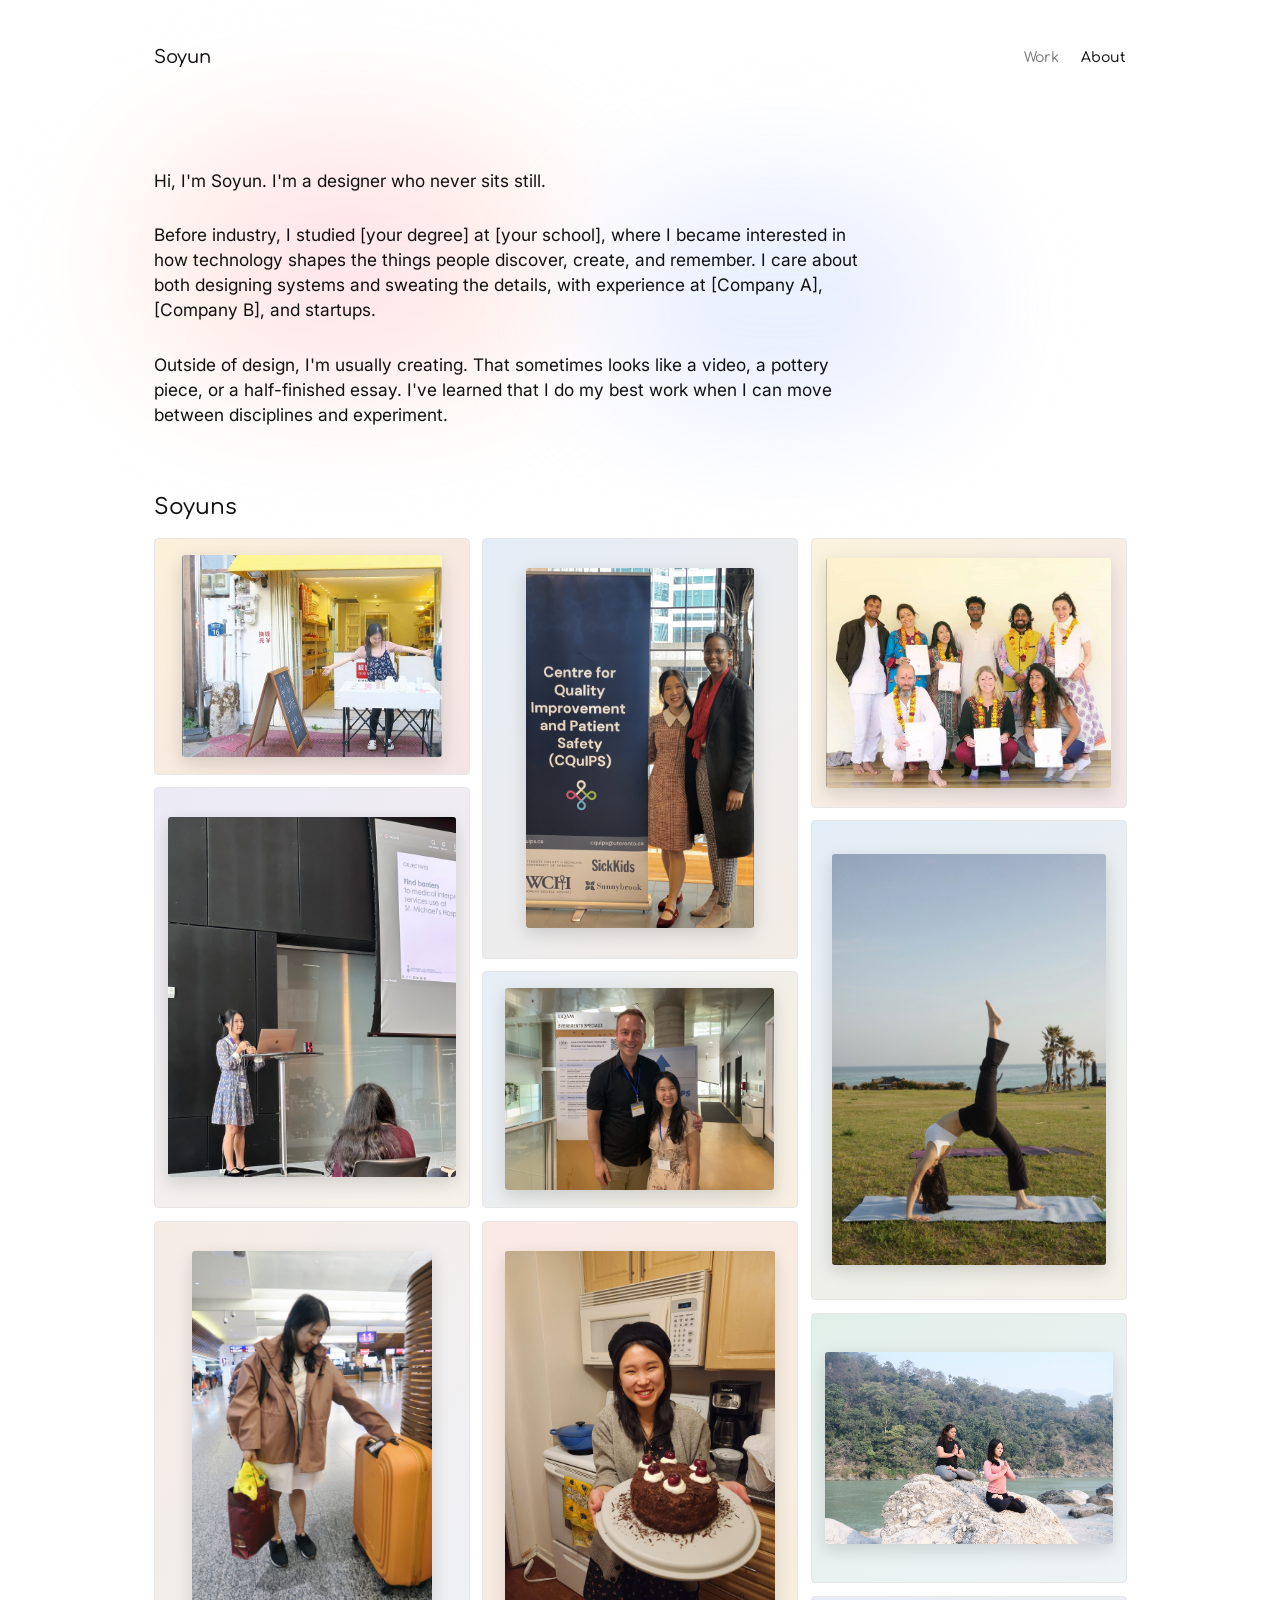
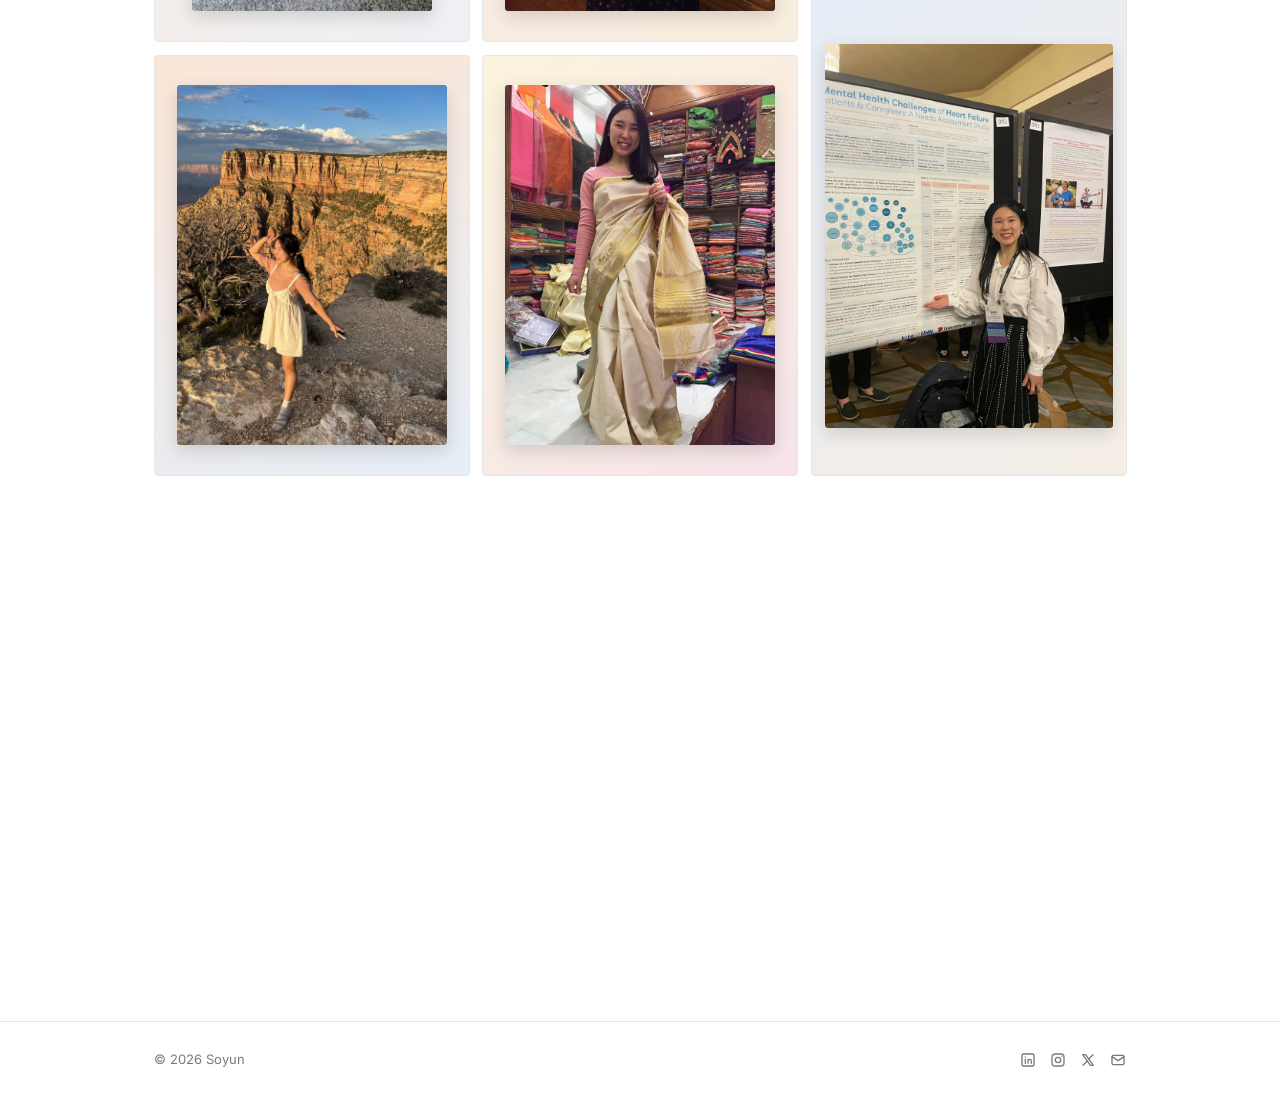
==== commit da9cfcfe: "About footer: copyright replaces the Los Gatos clock Remove the location/time item and the centred c" ====
--- a/about.html
+++ b/about.html
@@ -101,8 +101,7 @@
   <footer class="footer-about">
     <div class="wrap">
       <div class="row">
-        <div class="footer-left"><span aria-hidden="true">☼</span> <span id="local-time" data-tz="America/Los_Angeles" data-city="Los Gatos, CA">Los Gatos, CA</span></div>
-        <div class="footer-center">© <span id="year">2026</span> Soyun</div>
+        <div class="footer-left">© <span id="year">2026</span> Soyun</div>
         <div class="footer-right">
           <div class="socials">
             <a href="https://www.linkedin.com/in/soyunoh/" target="_blank" rel="noopener noreferrer" aria-label="LinkedIn"><svg viewBox="0 0 24 24"><rect x="3" y="3" width="18" height="18" rx="2"/><path d="M8 11v6M8 7.5v.01M12 17v-6M12 13.5c0-1.5 1-2.5 2.5-2.5S17 12 17 13.5V17"/></svg></a>
--- a/styles.css
+++ b/styles.css
@@ -167,13 +167,9 @@
 
 /* About footer */
 .footer-about { border-top: 1px solid var(--line); margin-top: clamp(32px, 5vw, 64px); padding: 28px 0 40px; color: var(--muted); font-size: 13px; }
-.footer-about .row { display: grid; grid-template-columns: 1fr auto 1fr; align-items: center; gap: 24px; }
-.footer-about .footer-left { justify-self: start; }
-.footer-about .footer-center { justify-self: center; text-align: center; }
-.footer-about .footer-right { justify-self: end; }
+.footer-about .row { display: flex; justify-content: space-between; align-items: center; gap: 24px; flex-wrap: wrap; }
 @media (max-width: 700px) {
-  .footer-about .row { grid-template-columns: 1fr; gap: 14px; }
-  .footer-about .footer-left, .footer-about .footer-right { justify-self: center; }
+  .footer-about .row { flex-direction: column; gap: 14px; }
   .footer-about .socials { justify-content: center; }
 }
 .footer-about .socials { gap: 14px; }
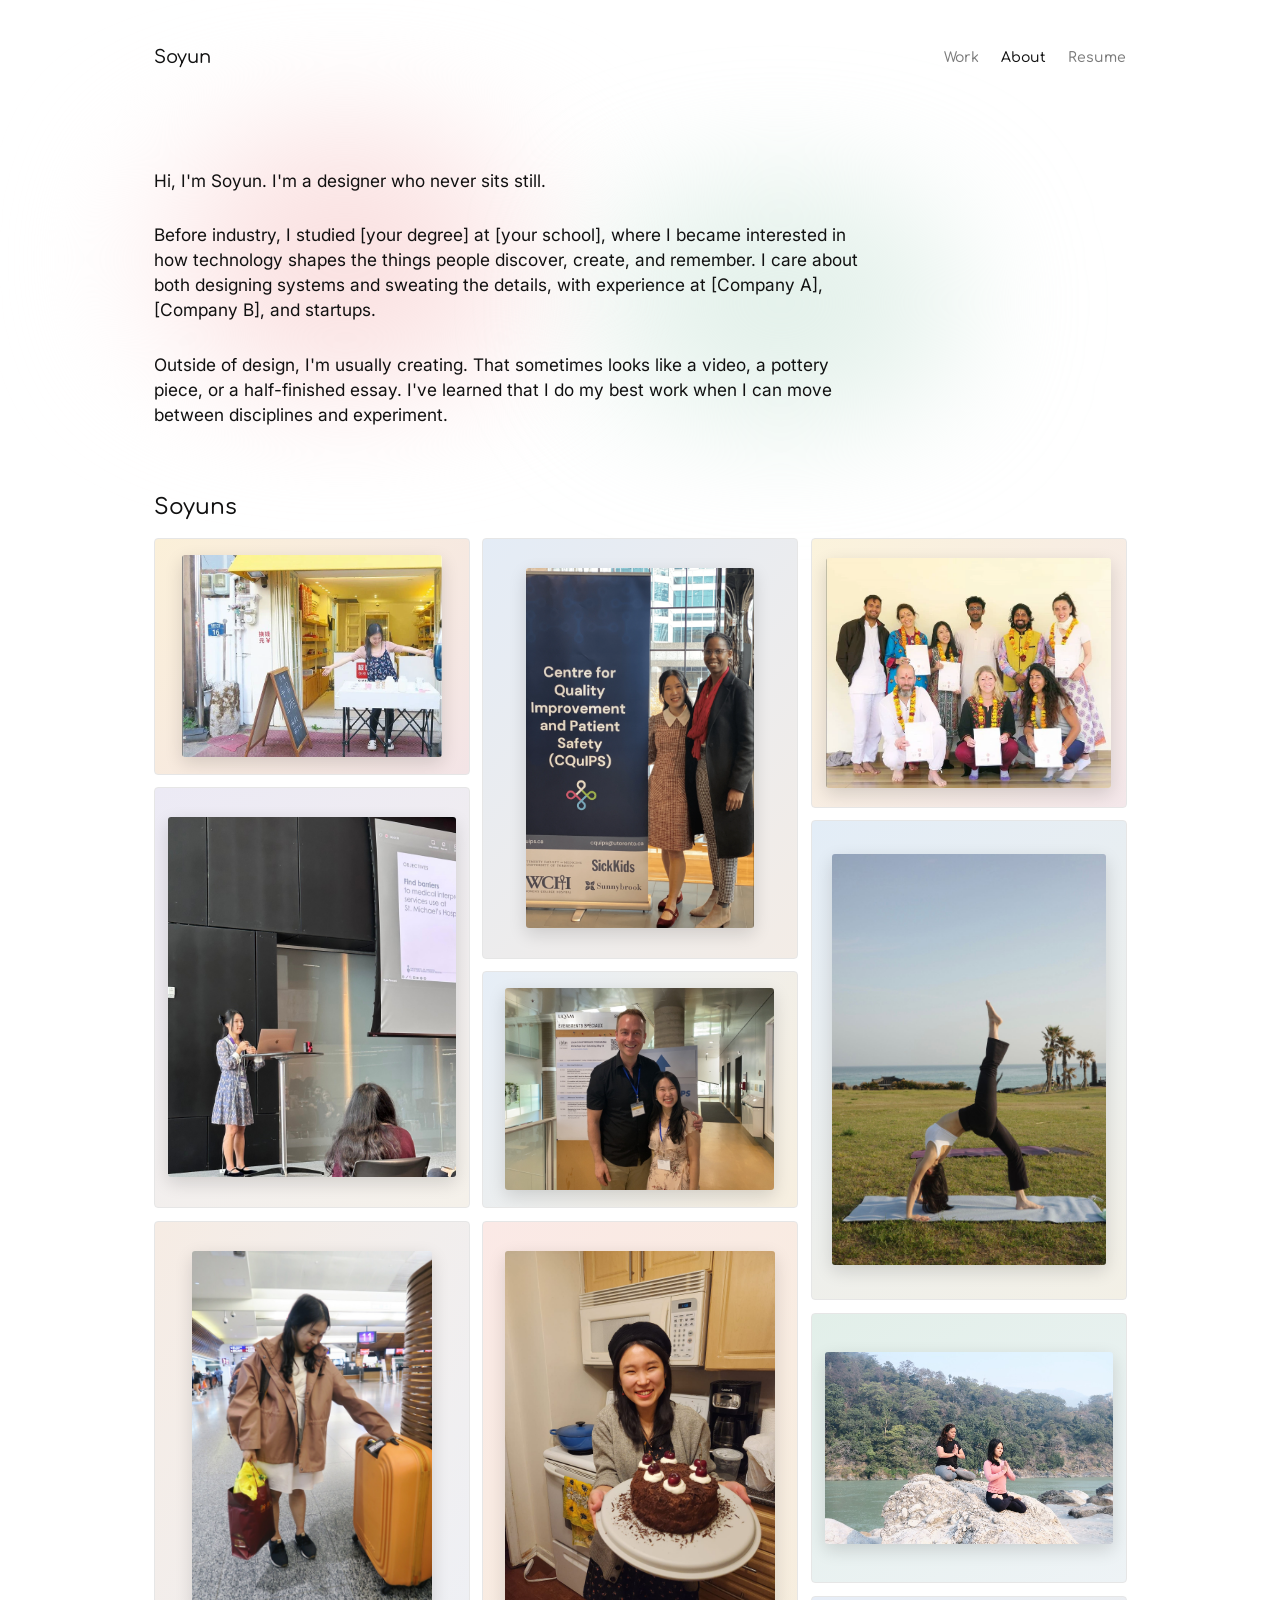
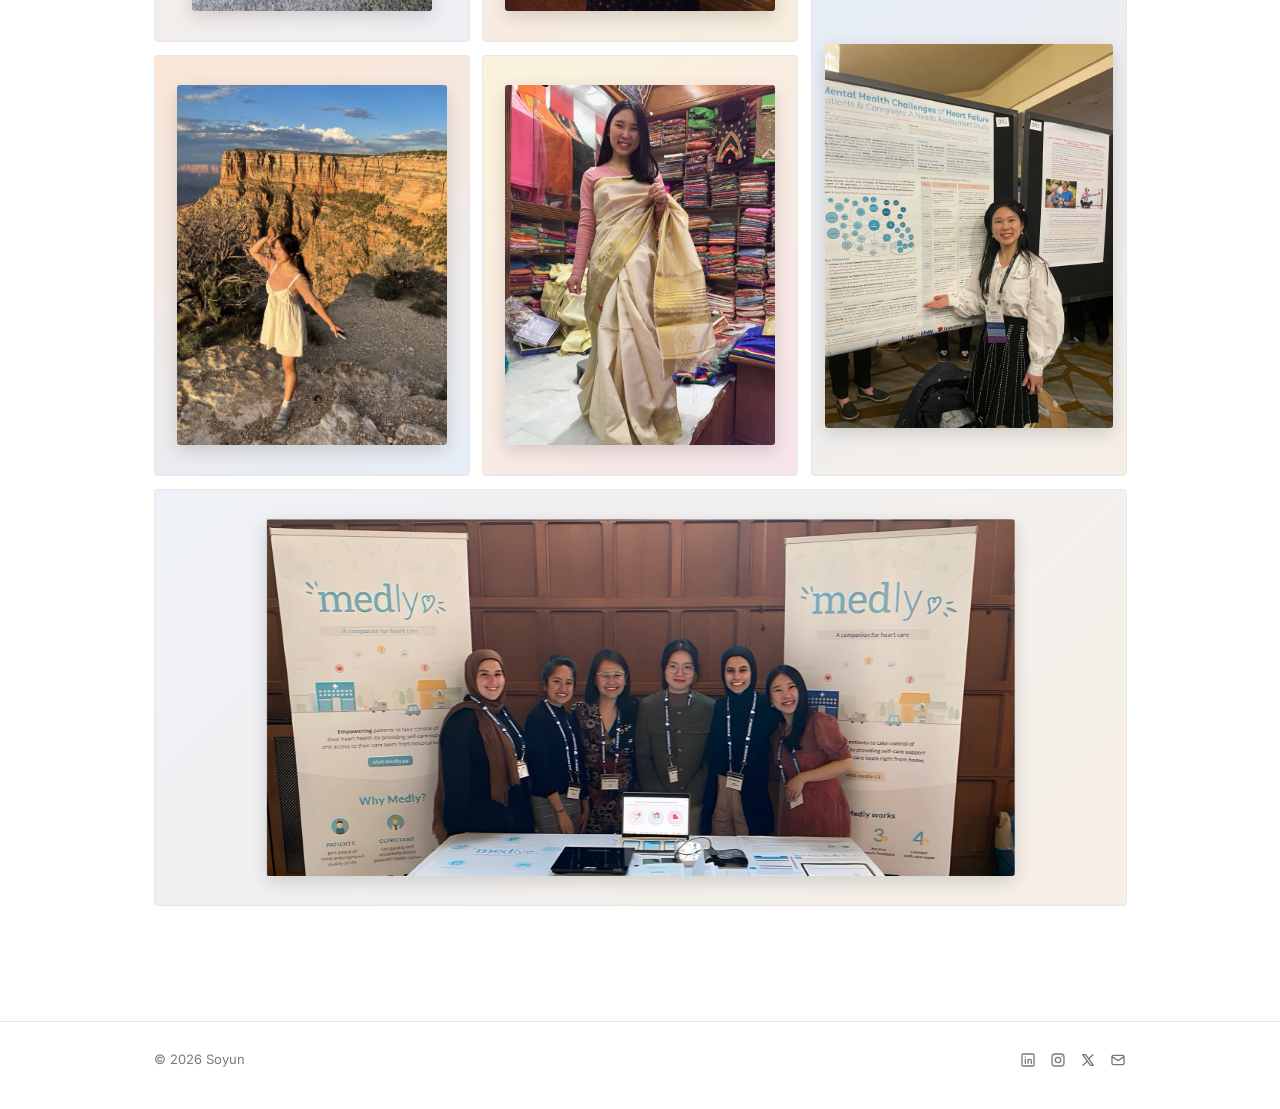
==== commit 950c2794: "Header: add a Resume menu item Add Resume after About in the top-right nav on every page. Its target" ====
--- a/about.html
+++ b/about.html
@@ -17,6 +17,7 @@
       <nav class="nav" aria-label="Main">
         <a href="index.html">Work</a>
         <a href="about.html" aria-current="page">About</a>
+        <a href="#">Resume</a>
       </nav>
     </div>
   </header>
@@ -98,17 +99,15 @@
     </section>
   </main>
 
-  <footer class="footer-about">
+  <footer class="site-footer">
     <div class="wrap">
       <div class="row">
-        <div class="footer-left">© <span id="year">2026</span> Soyun</div>
-        <div class="footer-right">
-          <div class="socials">
-            <a href="https://www.linkedin.com/in/soyunoh/" target="_blank" rel="noopener noreferrer" aria-label="LinkedIn"><svg viewBox="0 0 24 24"><rect x="3" y="3" width="18" height="18" rx="2"/><path d="M8 11v6M8 7.5v.01M12 17v-6M12 13.5c0-1.5 1-2.5 2.5-2.5S17 12 17 13.5V17"/></svg></a>
-            <a href="#" aria-label="Instagram"><svg viewBox="0 0 24 24"><rect x="3" y="3" width="18" height="18" rx="5"/><circle cx="12" cy="12" r="4"/><path d="M17.5 6.5v.01"/></svg></a>
-            <a href="https://x.com/soyun_oh" target="_blank" rel="noopener noreferrer" aria-label="X (Twitter)"><svg viewBox="0 0 24 24"><path d="M4 4l11.7 16H20L8.3 4H4z"/><path d="M4.5 20l6.6-6.6M12.9 10.6L19.5 4"/></svg></a>
-            <a href="mailto:soyunohh@gmail.com" aria-label="Email"><svg viewBox="0 0 24 24"><rect x="3" y="5" width="18" height="14" rx="2"/><path d="m3 7 9 6 9-6"/></svg></a>
-          </div>
+        <div>© <span id="year">2026</span> Soyun</div>
+        <div class="socials">
+          <a href="https://www.linkedin.com/in/soyunoh/" target="_blank" rel="noopener noreferrer" aria-label="LinkedIn"><svg viewBox="0 0 24 24"><rect x="3" y="3" width="18" height="18" rx="2"/><path d="M8 11v6M8 7.5v.01M12 17v-6M12 13.5c0-1.5 1-2.5 2.5-2.5S17 12 17 13.5V17"/></svg></a>
+          <a href="#" aria-label="Instagram"><svg viewBox="0 0 24 24"><rect x="3" y="3" width="18" height="18" rx="5"/><circle cx="12" cy="12" r="4"/><path d="M17.5 6.5v.01"/></svg></a>
+          <a href="https://x.com/soyun_oh" target="_blank" rel="noopener noreferrer" aria-label="X (Twitter)"><svg viewBox="0 0 24 24"><path d="M4 4l11.7 16H20L8.3 4H4z"/><path d="M4.5 20l6.6-6.6M12.9 10.6L19.5 4"/></svg></a>
+          <a href="mailto:soyunohh@gmail.com" aria-label="Email"><svg viewBox="0 0 24 24"><rect x="3" y="5" width="18" height="14" rx="2"/><path d="m3 7 9 6 9-6"/></svg></a>
         </div>
       </div>
     </div>
--- a/styles.css
+++ b/styles.css
@@ -90,12 +90,18 @@
   .item { display: block; }
 }
 
-/* Footer */
-.site-footer { padding: clamp(56px, 6vw, 90px) 0 48px; }
-.socials { display: flex; gap: 22px; align-items: center; }
+/* Footer (identical on every page) */
+.site-footer { border-top: 1px solid var(--line); margin-top: clamp(32px, 5vw, 64px); padding: 28px 0 40px; color: var(--muted); font-size: 13px; }
+.site-footer .row { display: flex; justify-content: space-between; align-items: center; gap: 24px; flex-wrap: wrap; }
+.site-footer a:hover { color: var(--ink); }
+.socials { display: flex; gap: 14px; align-items: center; }
 .socials a { display: inline-flex; padding: 4px; margin: -4px; }
-.socials svg { width: 16px; height: 16px; stroke: var(--ink); fill: none; stroke-width: 2; stroke-linecap: round; stroke-linejoin: round; }
-.copy { margin-top: 22px; font-size: 12px; font-weight: 500; text-transform: uppercase; letter-spacing: .01em; }
+.socials svg { width: 16px; height: 16px; stroke: var(--muted); fill: none; stroke-width: 2; stroke-linecap: round; stroke-linejoin: round; }
+.socials a:hover svg { stroke: var(--ink); }
+@media (max-width: 700px) {
+  .site-footer .row { flex-direction: column; gap: 14px; }
+  .socials { justify-content: center; }
+}
 
 /* Case study */
 .cs-hero { padding: clamp(40px, 7vw, 96px) 0 32px; }
@@ -136,10 +142,11 @@
 
 .intro { position: relative; padding: clamp(40px, 6vw, 84px) 0 clamp(40px, 5vw, 64px); }
 .intro::before, .intro::after {
-  content: ""; position: absolute; z-index: -1; pointer-events: none; border-radius: 50%; filter: blur(56px); opacity: .55;
+  content: ""; position: absolute; z-index: -1; pointer-events: none; border-radius: 50%; filter: blur(56px); opacity: 1;
 }
-.intro::before { left: 4%; top: 6%; width: 46%; height: 72%; background: radial-gradient(circle, #ffc9dc 0%, #ffe3d6 55%, transparent 75%); }
-.intro::after  { left: 40%; top: 20%; width: 42%; height: 66%; background: radial-gradient(circle, #cfe0ff 0%, #e9eaff 55%, transparent 75%); }
+/* Glow colours: a deeper pink centre (#F9DCDC) fading out to #FEF5F5, and a much paler, translucent take on #63AE8C (#D8EBE2 = 216, 235, 226) */
+.intro::before { left: 4%; top: 6%; width: 46%; height: 72%; background: radial-gradient(circle, #F9DCDC 0%, rgba(252, 232, 232, .85) 45%, rgba(254, 245, 245, .6) 62%, transparent 78%); }
+.intro::after  { left: 40%; top: 20%; width: 42%; height: 66%; background: radial-gradient(circle, rgba(216, 235, 226, .8) 0%, rgba(216, 235, 226, .45) 55%, transparent 75%); }
 .intro p { font-size: clamp(16px, 1.35vw, 19px); line-height: 1.45; max-width: 66ch; }
 .intro p + p { margin-top: 1.7em; }
 
@@ -166,16 +173,6 @@
 }
 
 /* About footer */
-.footer-about { border-top: 1px solid var(--line); margin-top: clamp(32px, 5vw, 64px); padding: 28px 0 40px; color: var(--muted); font-size: 13px; }
-.footer-about .row { display: flex; justify-content: space-between; align-items: center; gap: 24px; flex-wrap: wrap; }
-@media (max-width: 700px) {
-  .footer-about .row { flex-direction: column; gap: 14px; }
-  .footer-about .socials { justify-content: center; }
-}
-.footer-about .socials { gap: 14px; }
-.footer-about .socials svg { stroke: var(--muted); }
-.footer-about .socials a:hover svg { stroke: var(--ink); }
-.footer-about a:hover { color: var(--ink); }
 
 .cs-hero .tags-line { font-size: 14px; font-weight: 500; margin-bottom: 14px; }
 
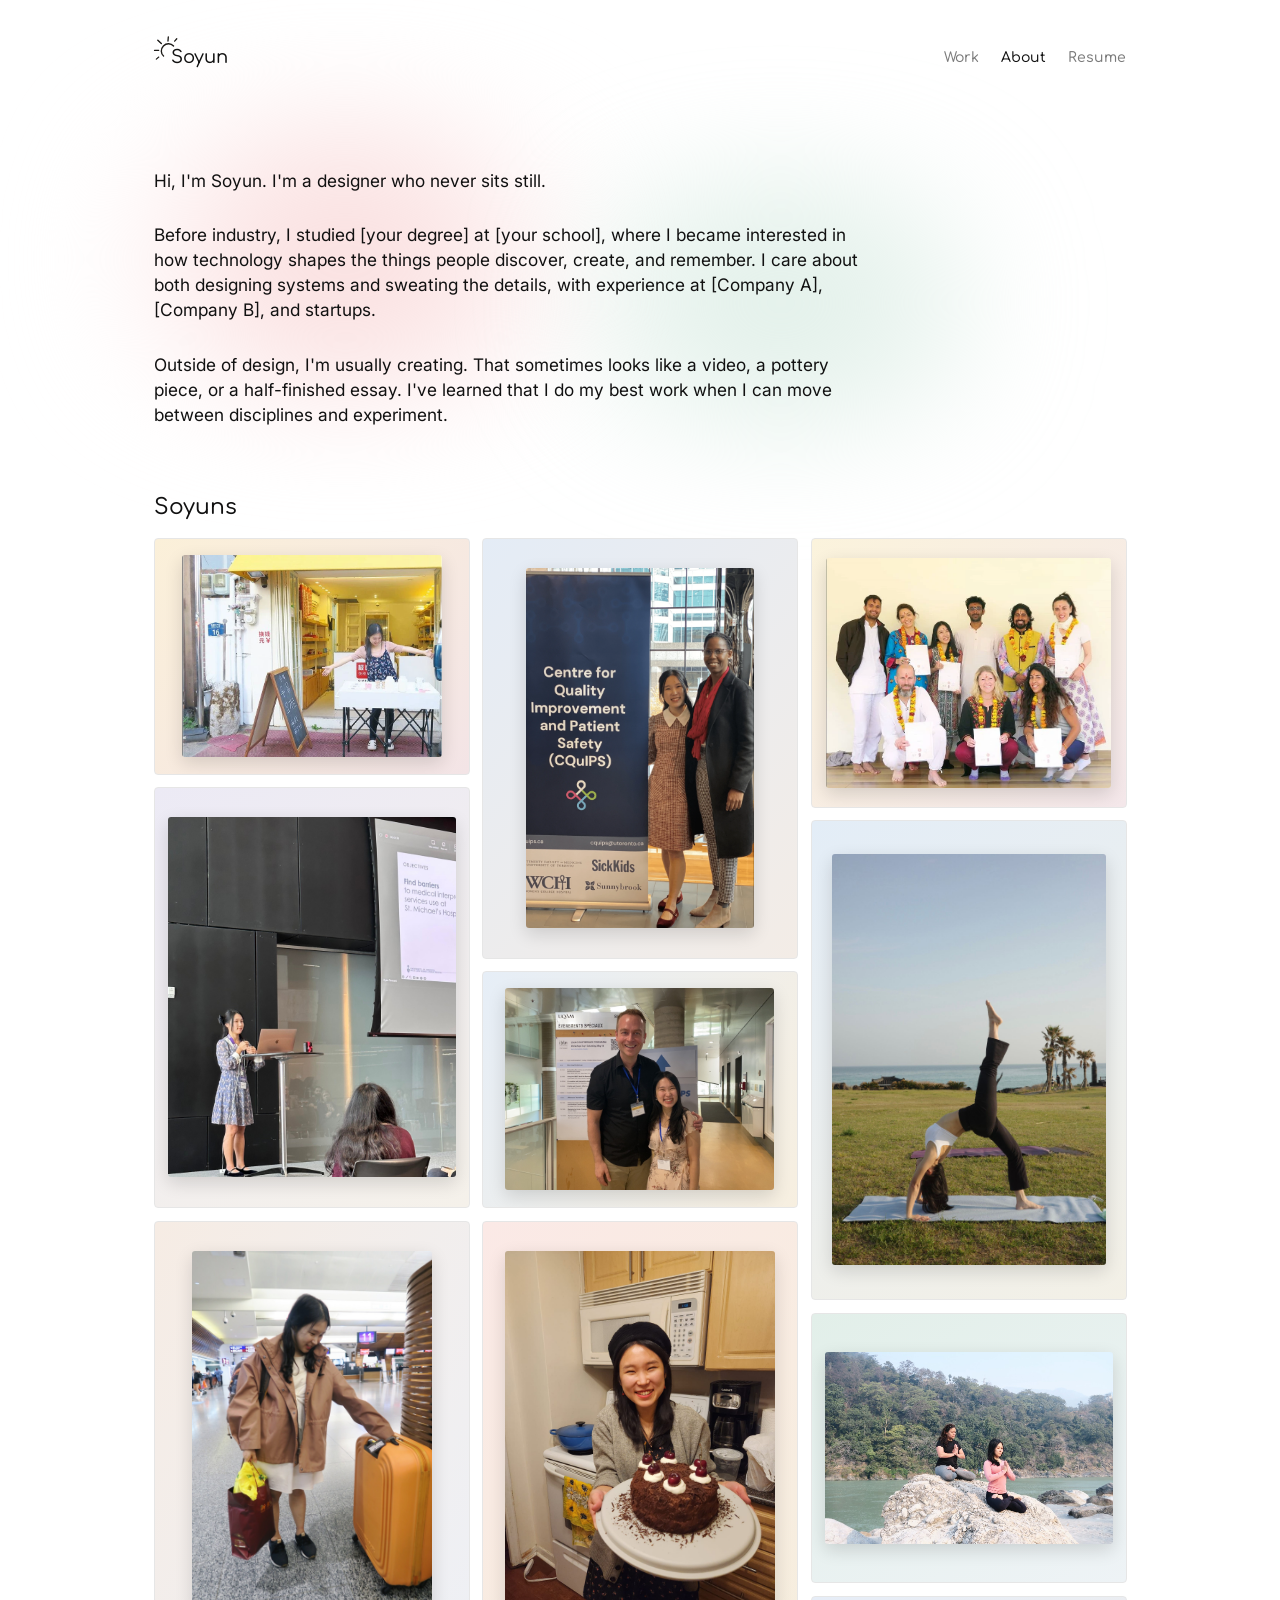
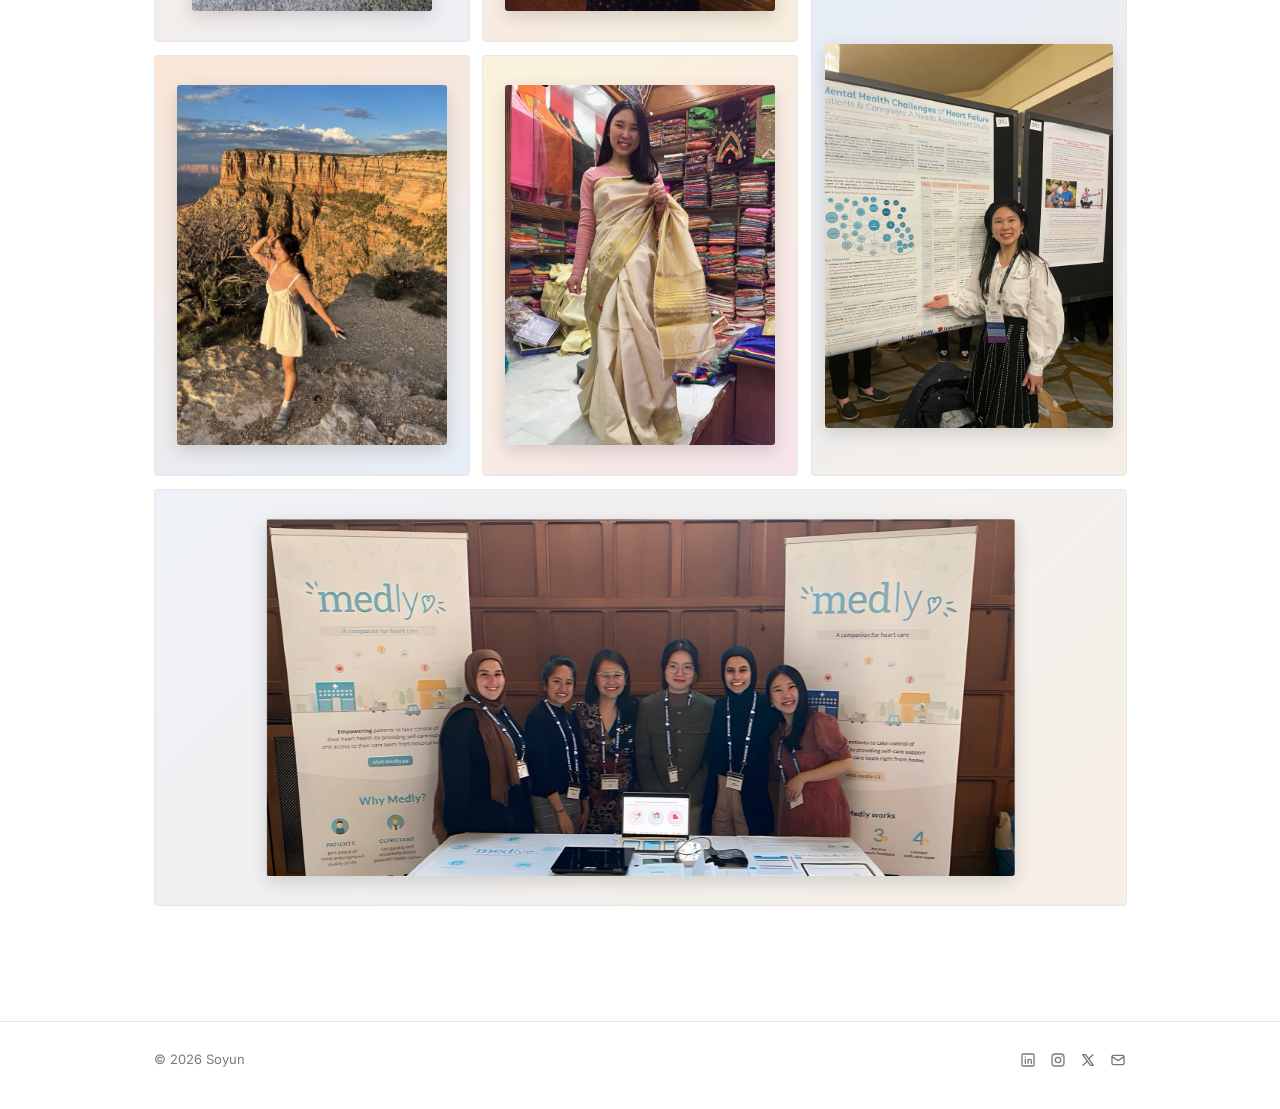
==== commit 16cd2351: "Header: add the 4a sun logo at the wordmark's upper left Place images/logo-4a.svg (metadata stripped" ====
--- a/about.html
+++ b/about.html
@@ -13,7 +13,7 @@
 <body class="about-page">
   <header class="site-header">
     <div class="wrap">
-      <a href="index.html" class="brand">Soyun</a>
+      <a href="index.html" class="brand"><img class="brand-logo" src="images/logo-4a.svg" width="36" height="22" alt="">Soyun</a>
       <nav class="nav" aria-label="Main">
         <a href="index.html">Work</a>
         <a href="about.html" aria-current="page">About</a>
--- a/styles.css
+++ b/styles.css
@@ -37,7 +37,10 @@
   display: flex; justify-content: space-between; align-items: center;
   padding-top: 44px; padding-bottom: 20px;
 }
-.brand { font-family: "Comfortaa", var(--sans); font-weight: 500; font-size: 18px; letter-spacing: 0; }
+.brand { position: relative; padding-left: .95em; font-family: "Comfortaa", var(--sans); font-weight: 500; font-size: 18px; letter-spacing: 0; }
+/* The 4a sun mark, turned 45deg counter-clockwise, sits at the upper left of the wordmark, as in the design reference:
+   its stroke box starts 17.9px left of / 13.2px above the S (at 18px type) and its left edge is the page's left edge */
+.brand-logo { position: absolute; left: -.103em; top: -.69em; width: 1.86em; height: auto; transform: rotate(-45deg); transform-origin: 50% 94%; pointer-events: none; }
 .nav { display: flex; gap: 22px; font-family: "Comfortaa", var(--sans); font-weight: 500; font-size: 14px; }
 .nav a { color: var(--muted); transition: color .2s; }
 .nav a:hover, .nav a[aria-current="page"] { color: var(--ink); }
